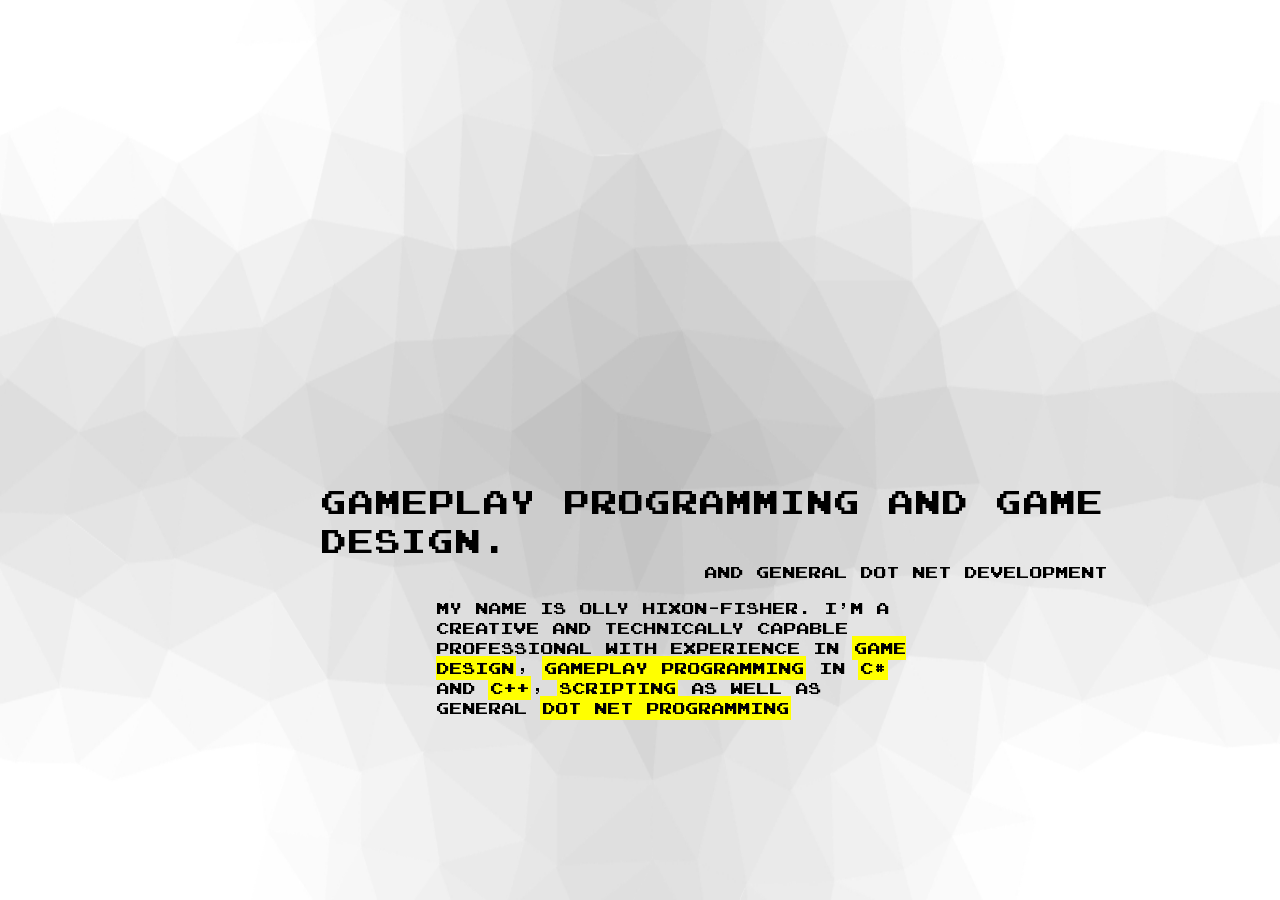
==== index.html @ 49c54ff2 "Add files via upload" ====
<html xmlns="http://www.w3.org/1999/html">
<link rel="stylesheet" type="text/css" href="style.css">
<link href="https://fonts.googleapis.com/css2?family=Titillium+Web:wght@900&display=swap" rel="stylesheet">
<link href="https://fonts.googleapis.com/css2?family=Titillium+Web:wght@200;900&display=swap" rel="stylesheet">
<link href="https://fonts.googleapis.com/css2?family=Titillium+Web:wght@200;600;900&display=swap" rel="stylesheet">
<script>


var PausedSlideShow = false;
var CurrentID = 0;




function ChangeSlideShow()
{
if(!PausedSlideShow){

      ClearSlideShow();
	  document.getElementById(slideId[CurrentID]).style.display = "block";	
	 ActiveDiv = document.getElementById(slideId[CurrentID]);
	 GameDetailsDiv = document.getElementById("GameDetails");
	
	
	
	
	  if(CurrentID + 1 == slideId.length)
	  {
	 CurrentID = 0;
	  }else{
	   
	  CurrentID++;
	  	
	  }
}


}



var AllGames = [];


var Game = {Title:"Mine rush",
Engine:"Unreal engine", 
Desc:"Mine rush was developed over the course of one accademic year as part of the junior component of the junior/senior collaberative games module at staffordshire university."+
" "+ 
"The game is a side on couch co-op game for up to 4 players, whom each take the role of a gold rush era america style prospector ",
img1name:"Background4_1.png",
img2name:"",
MyRole:" my role",
DownloadLink:"link"};

var Game1 = {Title:"A study in secrecy",
Engine:"Unreal engine",
Desc:"white",
MyRole:" my role",
DownloadLink:"link"};

var Game2 = {Title:"Tanks A lot",
Engine:"Unreal engine", 
Desc:"Tanks-A-Lot is a party game in which the players control small cartoon-style tanks in various gamemodes including Capture the Flag, Deathmatch, and others. "+
"This project was completed over a small two week prototyping period and then a seven week stretch for finalisation.",
MyRole:" my role",
DownloadLink:"link"};

var Game3 = {Title:"turn based prototype",
Engine:"Unity", 
Desc:"white",
MyRole:" my role",
DownloadLink:"link"};

var Game4 = {Title:"Mobile roguelike prototype",
Engine:"Unity", 
Desc:"white",
MyRole:" my role",
DownloadLink:"link"};

	AllGames.push(Game);
	AllGames.push(Game1);
		AllGames.push(Game3);
	AllGames.push(Game2);
	
	AllGames.push(Game4);
	
</script>

<div  id="BackGround1">
<img id="Backgroundimg" src="cool-background.png">
<div class="header">
	<div class="headerContent">
		<p id="title"> Gameplay programming and Game Design.</p>
	<p id="Subtitle">and general dot net development</p>

		<p id="IntroText">My name is Olly Hixon-Fisher. i'm a creative and technically capable professional with experience in <span id="GDesign">Game Design</span>, <span id="Gprogram">Gameplay programming</span> in <span id="csharp">c#</span> and <span id="cplus">c++</span>, <span id="script">Scripting</span> as well as general <span id="dotnet">dot net programming</span></p>
		</div>
</div>
	<div id="ContentBar">

	</div>
</div>

</div>
</html>
---- style.css ----
img#Backgroundimg{
	Width:100%;
	height:100%;
}
body{
	margin:0px;
}

.header{
top:50%;
bottom:50%;
position:absolute;
margin-left:25%;
}

p#IntroText{
width: 50%;
    padding-left: 116px;
    font-family: 'HeadingFont';
}
p#Subtitle{
font-family:HeadingFont;
margin-top:-30px;
margin-left:40%;
}
p#title{
font-family:HeadingFont;
font-size:32px;
width:100%;
}
@font-face {
  font-family: HeadingFont;
  src: url(joystix.ttf);
  font-weight: bold;
}
@font-face {
  font-family: subHeadingFont;
  src: url(joystix.ttf);
  
}
span{
padding:2px
}

span#GDesign {
    background: yellow;
}
span#Gprogram {
    background: yellow;
}
span#csharp {
    background: yellow;
}
span#cplus {
    background: yellow;
}
span#script{
background:yellow;
}
span#dotnet{
background:yellow;
}
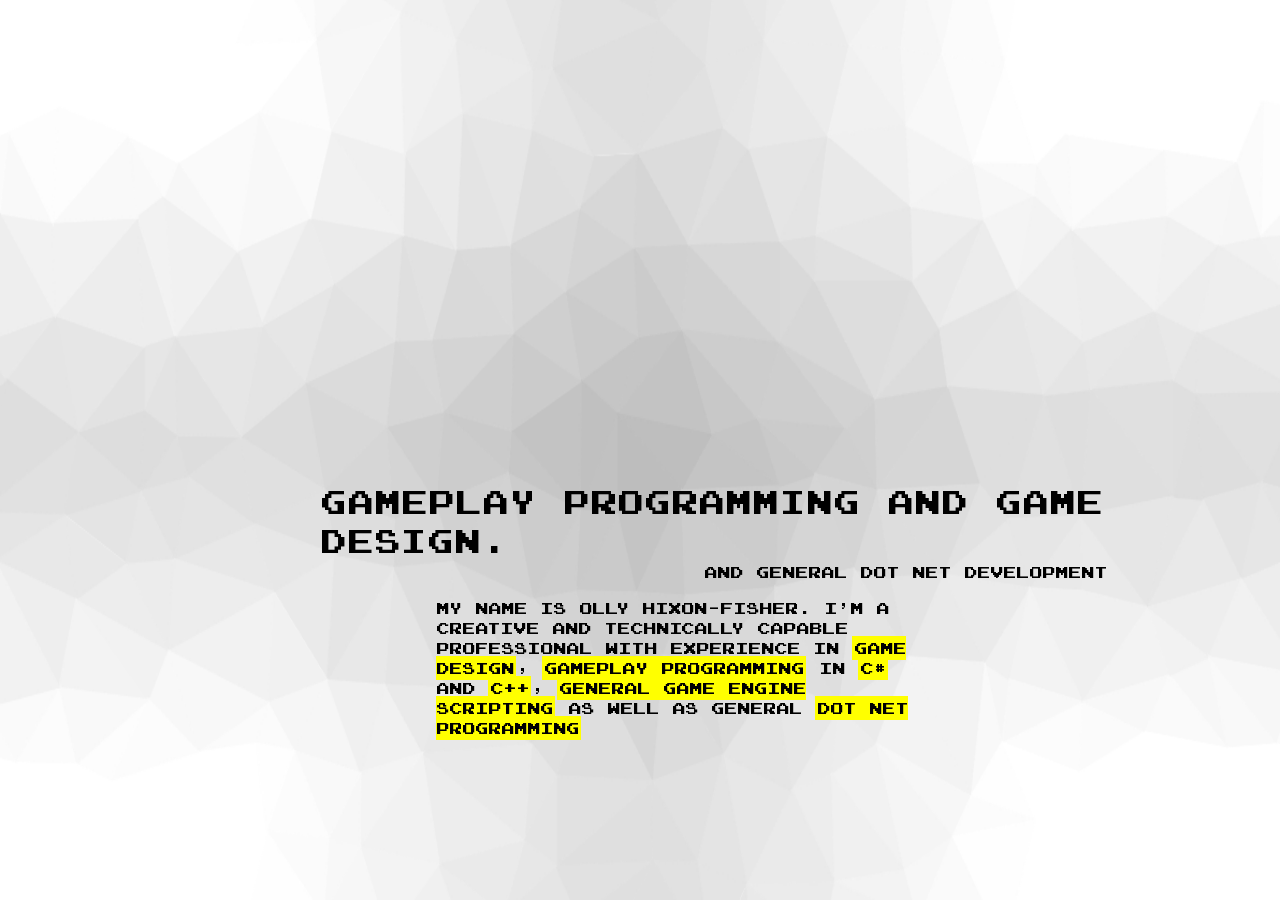
==== commit 8790fa92: "Update index.html" ====
--- a/index.html
+++ b/index.html
@@ -93,7 +93,7 @@
 		<p id="title"> Gameplay programming and Game Design.</p>
 	<p id="Subtitle">and general dot net development</p>
 
-		<p id="IntroText">My name is Olly Hixon-Fisher. i'm a creative and technically capable professional with experience in <span id="GDesign">Game Design</span>, <span id="Gprogram">Gameplay programming</span> in <span id="csharp">c#</span> and <span id="cplus">c++</span>, <span id="script">Scripting</span> as well as general <span id="dotnet">dot net programming</span></p>
+		<p id="IntroText">My name is Olly Hixon-Fisher. i'm a creative and technically capable professional with experience in <span id="GDesign">Game Design</span>, <span id="Gprogram">Gameplay programming</span> in <span id="csharp">c#</span> and <span id="cplus">c++</span>, <span id="script">general game engine scripting</span> as well as general <span id="dotnet">dot net programming</span></p>
 		</div>
 </div>
 	<div id="ContentBar">
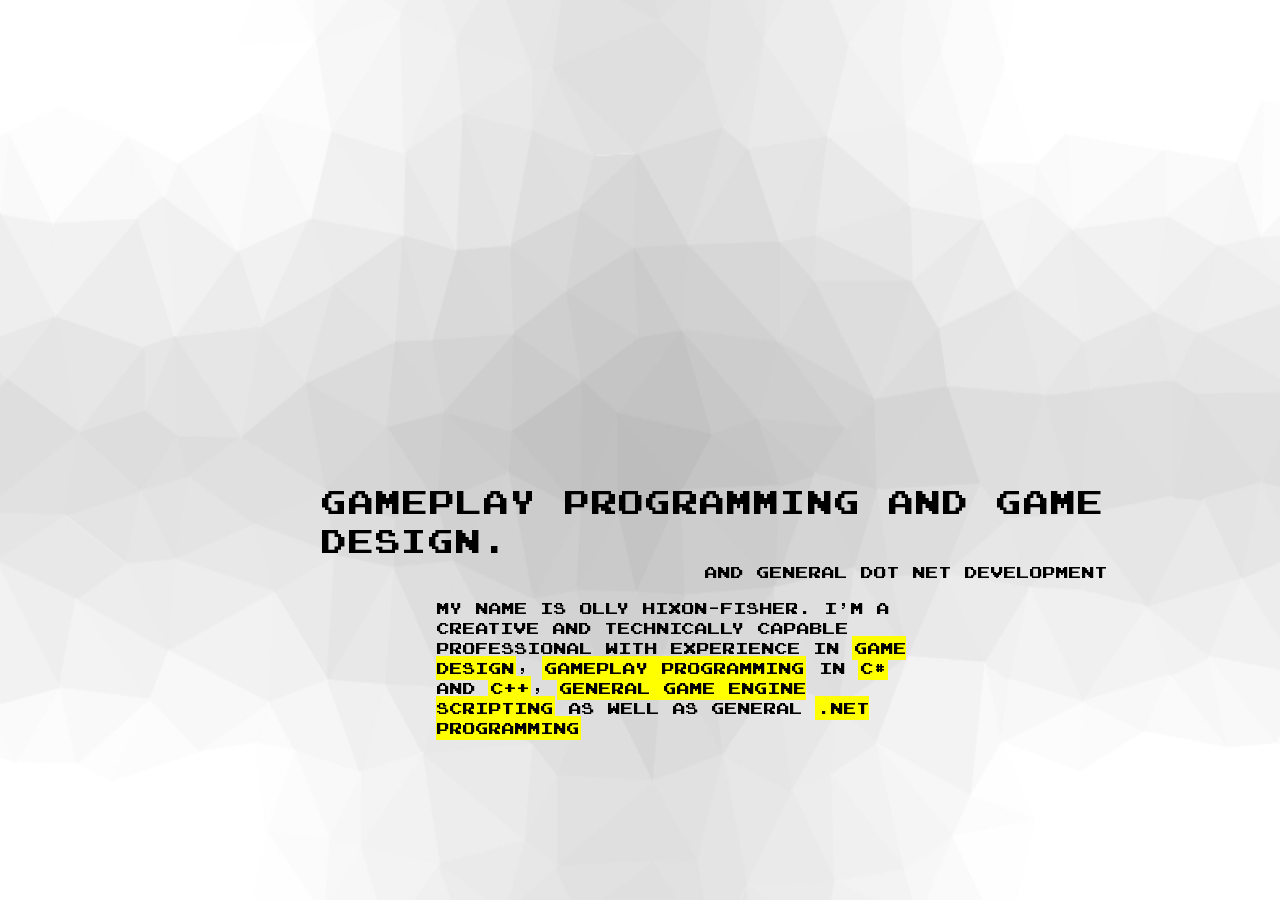
==== commit b9d54163: "Update index.html" ====
--- a/index.html
+++ b/index.html
@@ -93,7 +93,7 @@
 		<p id="title"> Gameplay programming and Game Design.</p>
 	<p id="Subtitle">and general dot net development</p>
 
-		<p id="IntroText">My name is Olly Hixon-Fisher. i'm a creative and technically capable professional with experience in <span id="GDesign">Game Design</span>, <span id="Gprogram">Gameplay programming</span> in <span id="csharp">c#</span> and <span id="cplus">c++</span>, <span id="script">general game engine scripting</span> as well as general <span id="dotnet">dot net programming</span></p>
+		<p id="IntroText">My name is Olly Hixon-Fisher. i'm a creative and technically capable professional with experience in <span id="GDesign">Game Design</span>, <span id="Gprogram">Gameplay programming</span> in <span id="csharp">c#</span> and <span id="cplus">c++</span>, <span id="script">general game engine scripting</span> as well as general <span id="dotnet">.net programming</span></p>
 		</div>
 </div>
 	<div id="ContentBar">
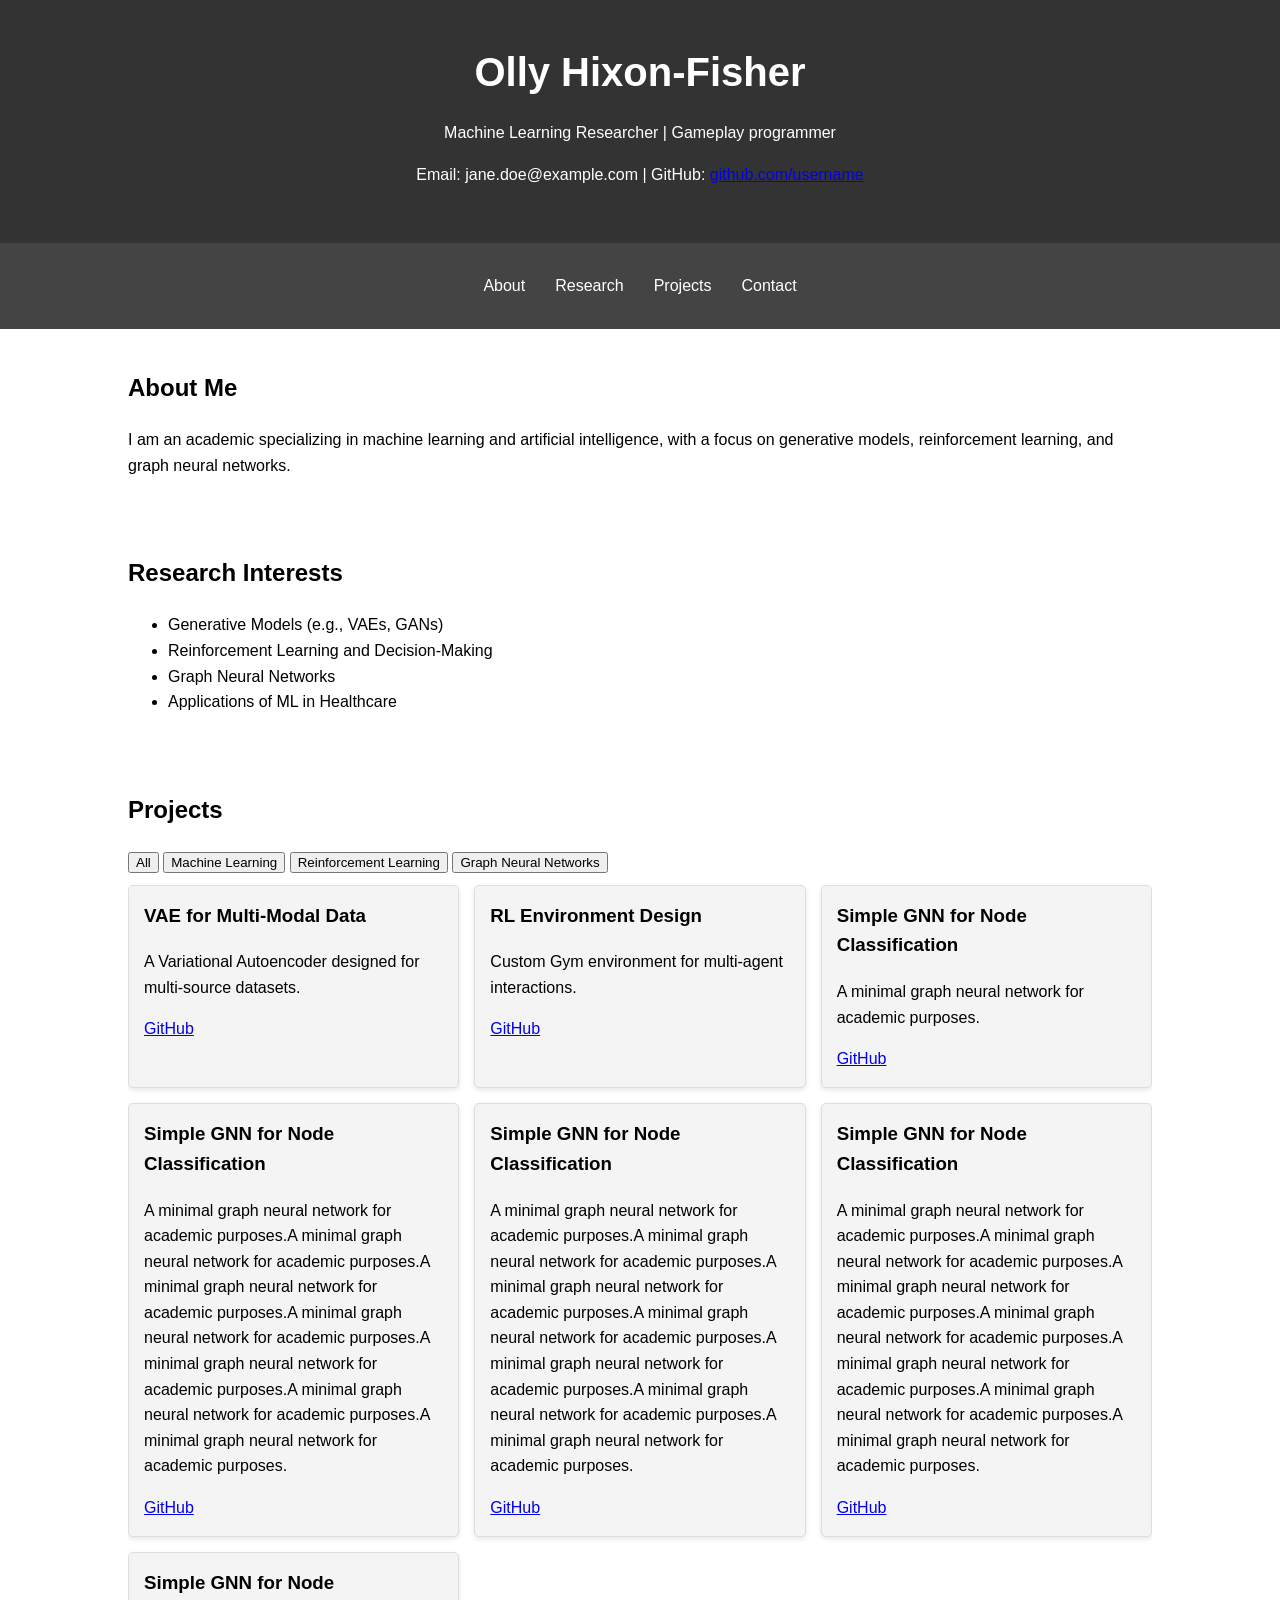
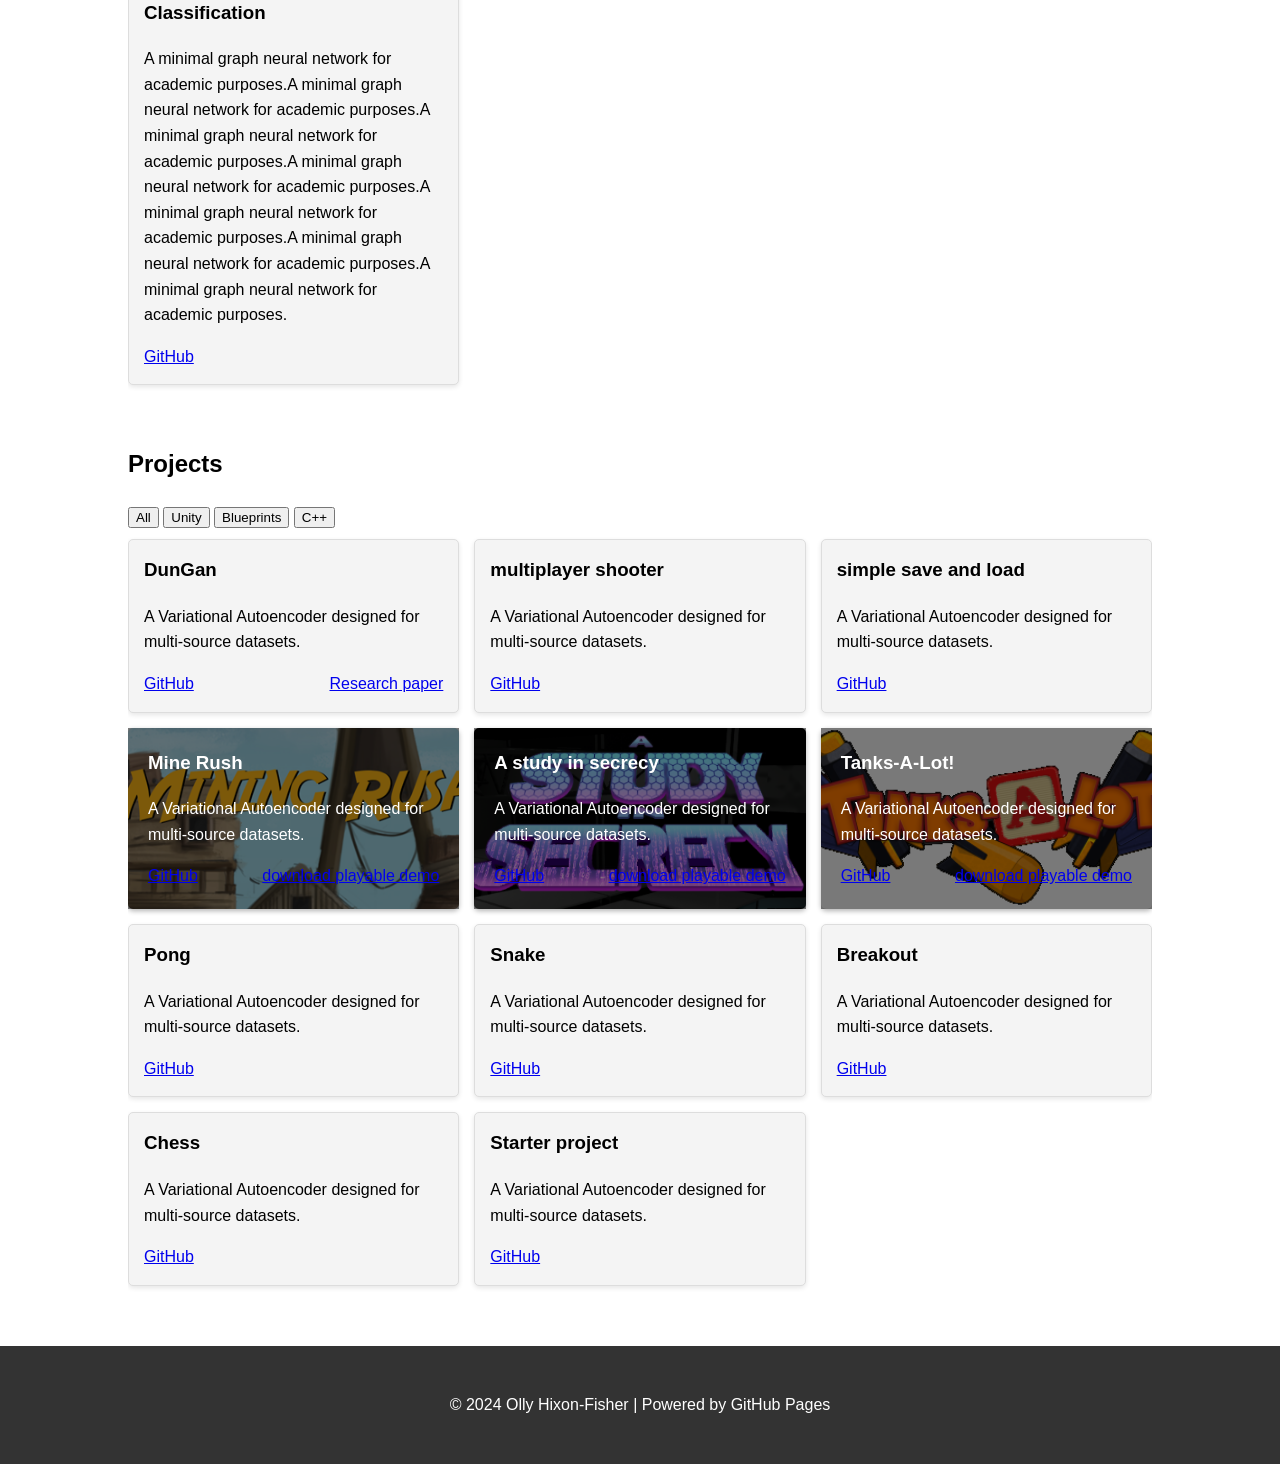
==== commit 7b68ae06: "changes changes" ====
--- a/index.html
+++ b/index.html
@@ -1,105 +1,232 @@
-<html xmlns="http://www.w3.org/1999/html">
-<link rel="stylesheet" type="text/css" href="style.css">
-<link href="https://fonts.googleapis.com/css2?family=Titillium+Web:wght@900&display=swap" rel="stylesheet">
-<link href="https://fonts.googleapis.com/css2?family=Titillium+Web:wght@200;900&display=swap" rel="stylesheet">
-<link href="https://fonts.googleapis.com/css2?family=Titillium+Web:wght@200;600;900&display=swap" rel="stylesheet">
+<!DOCTYPE html>
+<html lang="en">
+<head>
+    <meta charset="UTF-8">
+    <meta name="viewport" content="width=device-width, initial-scale=1.0">
+    <title>Academic Portfolio</title>
+    <link rel="stylesheet" href="style.css">
+</head>
 <script>
-
-
-var PausedSlideShow = false;
-var CurrentID = 0;
-
-
-
-
-function ChangeSlideShow()
-{
-if(!PausedSlideShow){
-
-      ClearSlideShow();
-	  document.getElementById(slideId[CurrentID]).style.display = "block";	
-	 ActiveDiv = document.getElementById(slideId[CurrentID]);
-	 GameDetailsDiv = document.getElementById("GameDetails");
+document.addEventListener('DOMContentLoaded', () => {
+    const buttons = document.querySelectorAll('.filters-projects button');
+    const projects = document.querySelectorAll('.project-item');
+
+    buttons.forEach(button => {
+        button.addEventListener('click', () => {
+            const filter = button.dataset.filter;
+
+            projects.forEach(project => {
+                 if (filter === 'all' || project.classList.contains(filter)) {
+                    project.classList.remove('hidden');
+                } else {
+                    project.classList.add('hidden');
+                }
+            });
+        });
+    });
+});
+document.addEventListener('DOMContentLoaded', () => {
+    const buttons = document.querySelectorAll('.filters-games button');
+    const projects = document.querySelectorAll('.project-games-item');
+
+    buttons.forEach(button => {
+        button.addEventListener('click', () => {
+            const filter = button.dataset.filter;
+
+            projects.forEach(project => {
+                if (filter === 'all' || project.classList.contains(filter)) {
+                    project.classList.remove('hidden');
+                } else {
+                    project.classList.add('hidden');
+                }
+            });
+        });
+    });
+});
+
+
+</script>
+<body>
+    <header>
+        <div class="container">
+            <h1>Olly Hixon-Fisher</h1>
+            <p>Machine Learning Researcher | Gameplay programmer</p>
+  
+            <p>Email: jane.doe@example.com | GitHub: <a href="https://github.com/username" target="_blank">github.com/username</a></p>
+            <p></p>
+        </div>
+    </header>
+
+    <nav>
+        <div class="container">
+            <ul>
+                <li><a href="#about">About</a></li>
+                <li><a href="#research">Research</a></li>
+                <li><a href="#projects">Projects</a></li>
+                <li><a href="#contact">Contact</a></li>
+            </ul>
+        </div>
+    </nav>
+
+    <main>
+        <section id="about" class="container">
+            <h2>About Me</h2>
+            <p>
+                I am an academic specializing in machine learning and artificial intelligence, 
+                with a focus on generative models, reinforcement learning, and graph neural networks.
+            </p>
+        </section>
+
+        <section id="research" class="container">
+            <h2>Research Interests</h2>
+            <ul>
+                <li>Generative Models (e.g., VAEs, GANs)</li>
+                <li>Reinforcement Learning and Decision-Making</li>
+                <li>Graph Neural Networks</li>
+                <li>Applications of ML in Healthcare</li>
+            </ul>
+        </section>
+
+        <section id="projects" class="container">
+            <h2>Projects</h2>
+            <div class="filters-projects">
+                <button data-filter="all">All</button>
+                <button data-filter="ml">Machine Learning</button>
+                <button data-filter="rl">Reinforcement Learning</button>
+                <button data-filter="gnn">Graph Neural Networks</button>
+            </div>
+            <div class="project-list">
+                <div class="project-item ml">
+                    <h3>VAE for Multi-Modal Data</h3>
+                    <p>A Variational Autoencoder designed for multi-source datasets.</p>
+                    <a href="https://github.com/username/vae-project" target="_blank">GitHub</a>
+                </div>
+                <div class="project-item rl">
+                    <h3>RL Environment Design</h3>
+                    <p>Custom Gym environment for multi-agent interactions.</p>
+                    <a href="https://github.com/username/rl-env" target="_blank">GitHub</a>
+                </div>
+                <div class="project-item gnn">
+                    <h3>Simple GNN for Node Classification</h3>
+                    <p>A minimal graph neural network for academic purposes.</p>
+                    <a href="https://github.com/username/gnn-project" target="_blank">GitHub</a>
+                </div>
+		<div class="project-item gnn">
+                    <h3>Simple GNN for Node Classification</h3>
+                    <p>A minimal graph neural network for academic purposes.A minimal graph neural network for academic purposes.A minimal graph neural network for academic purposes.A minimal graph neural network for academic purposes.A minimal graph neural network for academic purposes.A minimal graph neural network for academic purposes.A minimal graph neural network for academic purposes.</p>
+                    <a href="https://github.com/username/gnn-project" target="_blank">GitHub</a>
+                </div>
+		<div class="project-item gnn">
+                    <h3>Simple GNN for Node Classification</h3>
+                    <p>A minimal graph neural network for academic purposes.A minimal graph neural network for academic purposes.A minimal graph neural network for academic purposes.A minimal graph neural network for academic purposes.A minimal graph neural network for academic purposes.A minimal graph neural network for academic purposes.A minimal graph neural network for academic purposes.</p>
+                    <a href="https://github.com/username/gnn-project" target="_blank">GitHub</a>
+                </div>
+<div class="project-item gnn">
+                    <h3>Simple GNN for Node Classification</h3>
+                    <p>A minimal graph neural network for academic purposes.A minimal graph neural network for academic purposes.A minimal graph neural network for academic purposes.A minimal graph neural network for academic purposes.A minimal graph neural network for academic purposes.A minimal graph neural network for academic purposes.A minimal graph neural network for academic purposes.</p>
+                    <a href="https://github.com/username/gnn-project" target="_blank">GitHub</a>
+                </div>
+<div class="project-item gnn">
+                    <h3>Simple GNN for Node Classification</h3>
+                    <p>A minimal graph neural network for academic purposes.A minimal graph neural network for academic purposes.A minimal graph neural network for academic purposes.A minimal graph neural network for academic purposes.A minimal graph neural network for academic purposes.A minimal graph neural network for academic purposes.A minimal graph neural network for academic purposes.</p>
+                    <a href="https://github.com/username/gnn-project" target="_blank">GitHub</a>
+                </div>
+
+                <!-- Add more projects here -->
+            </div>
+        </section>
+
+      <section id="projects-games" class="container">
+            <h2>Projects</h2>
+            <div class="filters-games">
+                <button data-filter="all">All</button>
+                <button data-filter="unity">Unity</button>
+                <button data-filter="blueprints">Blueprints</button>
+                <button data-filter="c++">C++</button>
+            </div>
+            <div class="project-games-list">
+                <div class="project-games-item unity">
+                    <h3>DunGan</h3>
+                    <p>A Variational Autoencoder designed for multi-source datasets.</p>
+                    <a href="https://github.com/username/vae-project" target="_blank">GitHub</a>
+    <a style="float:right" href="https://github.com/username/vae-project" target="_blank">Research paper</a>
+
+                </div>
+		<div class="project-games-item unity">
+                    <h3>multiplayer shooter</h3>
+                    <p>A Variational Autoencoder designed for multi-source datasets.</p>
+                    <a href="https://github.com/username/vae-project" target="_blank">GitHub</a>
+                </div>
+		<div class="project-games-item unity">
+                    <h3>simple save and load</h3>
+                    <p>A Variational Autoencoder designed for multi-source datasets.</p>
+                    <a href="https://github.com/username/vae-project" target="_blank">GitHub</a>
+                </div>
 	
-	
-	
-	
-	  if(CurrentID + 1 == slideId.length)
-	  {
-	 CurrentID = 0;
-	  }else{
-	   
-	  CurrentID++;
-	  	
-	  }
-}
-
-
-}
-
-
-
-var AllGames = [];
-
-
-var Game = {Title:"Mine rush",
-Engine:"Unreal engine", 
-Desc:"Mine rush was developed over the course of one accademic year as part of the junior component of the junior/senior collaberative games module at staffordshire university."+
-" "+ 
-"The game is a side on couch co-op game for up to 4 players, whom each take the role of a gold rush era america style prospector ",
-img1name:"Background4_1.png",
-img2name:"",
-MyRole:" my role",
-DownloadLink:"link"};
-
-var Game1 = {Title:"A study in secrecy",
-Engine:"Unreal engine",
-Desc:"white",
-MyRole:" my role",
-DownloadLink:"link"};
-
-var Game2 = {Title:"Tanks A lot",
-Engine:"Unreal engine", 
-Desc:"Tanks-A-Lot is a party game in which the players control small cartoon-style tanks in various gamemodes including Capture the Flag, Deathmatch, and others. "+
-"This project was completed over a small two week prototyping period and then a seven week stretch for finalisation.",
-MyRole:" my role",
-DownloadLink:"link"};
-
-var Game3 = {Title:"turn based prototype",
-Engine:"Unity", 
-Desc:"white",
-MyRole:" my role",
-DownloadLink:"link"};
-
-var Game4 = {Title:"Mobile roguelike prototype",
-Engine:"Unity", 
-Desc:"white",
-MyRole:" my role",
-DownloadLink:"link"};
-
-	AllGames.push(Game);
-	AllGames.push(Game1);
-		AllGames.push(Game3);
-	AllGames.push(Game2);
-	
-	AllGames.push(Game4);
-	
-</script>
-
-<div  id="BackGround1">
-<img id="Backgroundimg" src="cool-background.png">
-<div class="header">
-	<div class="headerContent">
-		<p id="title"> Gameplay programming and Game Design.</p>
-	<p id="Subtitle">and general dot net development</p>
-
-		<p id="IntroText">My name is Olly Hixon-Fisher. i'm a creative and technically capable professional with experience in <span id="GDesign">Game Design</span>, <span id="Gprogram">Gameplay programming</span> in <span id="csharp">c#</span> and <span id="cplus">c++</span>, <span id="script">general game engine scripting</span> as well as general <span id="dotnet">.net programming</span></p>
-		</div>
-</div>
-	<div id="ContentBar">
-
-	</div>
-</div>
-
-</div>
-</html>
+              	 <div class="project-games-item blueprints project-bg-mr">
+                    <h3>Mine Rush</h3>
+                    <p>A Variational Autoencoder designed for multi-source datasets.</p>
+                    <a href="https://github.com/username/vae-project" target="_blank">GitHub</a>
+		    <a style="float:right" href="https://github.com/username/vae-project" target="_blank">download playable demo</a>
+
+                </div>
+ <div class="project-games-item blueprints project-bg-ss">
+                    <h3>A study in secrecy</h3>
+                    <p>A Variational Autoencoder designed for multi-source datasets.</p>
+                    <a href="https://github.com/username/vae-project" target="_blank">GitHub</a>
+    		    <a style="float:right" href="https://github.com/username/vae-project" target="_blank">download playable demo</a>
+
+                </div>
+
+ <div class="project-games-item blueprints project-bg-tnk">
+                    <h3>Tanks-A-Lot!</h3>
+                    <p>A Variational Autoencoder designed for multi-source datasets.</p>
+                    <a href="https://github.com/username/vae-project" target="_blank">GitHub</a>
+		    <a style="float:right" href="https://github.com/username/vae-project" target="_blank">download playable demo</a>
+
+                </div>
+ <div class="project-games-item c++">
+                    <h3>Pong</h3>
+                    <p>A Variational Autoencoder designed for multi-source datasets.</p>
+                    <a href="https://github.com/username/vae-project" target="_blank">GitHub</a>
+                </div>
+ <div class="project-games-item c++">
+                    <h3>Snake</h3>
+                    <p>A Variational Autoencoder designed for multi-source datasets.</p>
+                    <a href="https://github.com/username/vae-project" target="_blank">GitHub</a>
+                </div>
+ <div class="project-games-item c++">
+                    <h3>Breakout</h3>
+                    <p>A Variational Autoencoder designed for multi-source datasets.</p>
+                    <a href="https://github.com/username/vae-project" target="_blank">GitHub</a>
+                </div>
+ <div class="project-games-item c++">
+                    <h3>Chess</h3>
+                    <p>A Variational Autoencoder designed for multi-source datasets.</p>
+                    <a href="https://github.com/username/vae-project" target="_blank">GitHub</a>
+                </div>
+ <div class="project-games-item c++">
+                    <h3>Starter project</h3>
+                    <p>A Variational Autoencoder designed for multi-source datasets.</p>
+                    <a href="https://github.com/username/vae-project" target="_blank">GitHub</a>
+                </div>
+
+
+                <!-- Add more projects here -->
+            </div>
+        </section>
+
+        <section id="contact" class="container">
+          
+     
+        </section>
+    </main>
+
+    <footer>
+        <div class="container">
+            <p>&copy; 2024 Olly Hixon-Fisher | Powered by GitHub Pages</p>
+        </div>
+    </footer>
+    
+</body>
+</html>
--- a/style.css
+++ b/style.css
@@ -1,65 +1,212 @@
-
-
-
-img#Backgroundimg{
-	Width:100%;
-	height:100%;
-}
-body{
-	margin:0px;
-}
-
-.header{
-top:50%;
-bottom:50%;
-position:absolute;
-margin-left:25%;
-}
-
-p#IntroText{
-width: 50%;
-    padding-left: 116px;
-    font-family: 'HeadingFont';
-}
-p#Subtitle{
-font-family:HeadingFont;
-margin-top:-30px;
-margin-left:40%;
-}
-p#title{
-font-family:HeadingFont;
-font-size:32px;
-width:100%;
-}
-@font-face {
-  font-family: HeadingFont;
-  src: url(joystix.ttf);
-  font-weight: bold;
-}
-@font-face {
-  font-family: subHeadingFont;
-  src: url(joystix.ttf);
-  
-}
-span{
-padding:2px
-}
-
-span#GDesign {
-    background: yellow;
-}
-span#Gprogram {
-    background: yellow;
-}
-span#csharp {
-    background: yellow;
-}
-span#cplus {
-    background: yellow;
-}
-span#script{
-background:yellow;
-}
-span#dotnet{
-background:yellow;
-}
+body {
+    font-family: Arial, sans-serif;
+    margin: 0;
+    line-height: 1.6;
+}
+
+header {
+    background: #333;
+    color: #fff;
+    padding: 20px 0;
+    text-align: center;
+}
+
+header h1 {
+    margin: 0;
+    font-size: 2.5rem;
+}
+
+nav {
+    background: #444;
+    color: #fff;
+    padding: 10px 0;
+}
+
+nav ul {
+    list-style: none;
+    display: flex;
+    justify-content: center;
+    margin: 0;
+    padding: 0;
+}
+
+nav ul li {
+    margin: 0 15px;
+}
+
+nav ul li a {
+    color: #fff;
+    text-decoration: none;
+}
+
+.container {
+    width: 80%;
+    margin: auto;
+    overflow: hidden;
+    padding: 20px 0;
+}
+
+section {
+    margin: 20px 0;
+}
+
+.filters {
+    margin: 10px 0;
+}
+.filters-projects {
+    margin: 10px 0;
+}
+.filters-games {
+    margin: 10px 0;
+}
+
+
+.filters button {
+    margin: 0 5px;
+    padding: 5px 10px;
+    cursor: pointer;
+}
+
+.project-list {
+    display: grid;
+    grid-template-columns: repeat(auto-fit, minmax(300px, 1fr));
+    gap: 15px;
+    min-height: 500px;
+}
+
+.project-item {
+    background: #f4f4f4;
+    padding: 15px;
+    border: 1px solid #ddd;
+    border-radius: 5px;
+    box-shadow: 0 2px 5px rgba(0, 0, 0, 0.1);
+    transition: opacity 0.3s ease, transform 0.3s ease;
+    opacity: 1;
+    transform: scale(1);
+}
+
+.project-item h3 {
+    margin-top: 0;
+}
+
+
+.project-games-list {
+    display: grid;
+    grid-template-columns: repeat(auto-fit, minmax(300px, 1fr));
+    gap: 15px;
+    min-height: 500px;
+}
+
+.project-games-item {
+    background: #f4f4f4;
+    padding: 15px;
+    border: 1px solid #ddd;
+    border-radius: 5px;
+    box-shadow: 0 2px 5px rgba(0, 0, 0, 0.1);
+    transition: opacity 0.3s ease, transform 0.3s ease;
+    opacity: 1;
+    transform: scale(1);
+}
+
+.project-games-item h3 {
+    margin-top: 0;
+}
+.project-item.hidden {
+    opacity: 0;
+    transform: scale(0.95);
+    pointer-events: none;
+}
+.project-games-item.hidden {
+    opacity: 0;
+    transform: scale(0.95);
+    pointer-events: none;
+}
+
+footer {
+    background: #333;
+    color: #fff;
+    text-align: center;
+    padding: 10px 0;
+}
+
+
+
+
+.project-bg-ss {
+    background-image: url('sslogo.png'); /* Replace with the actual path to your image */
+    background-size: cover; /* Ensures the image covers the entire div */
+    background-position: center; /* Centers the image */
+    background-repeat: no-repeat; /* Prevents tiling */
+    color: #fff; /* Adjust text color for contrast */
+    padding: 20px; /* Add padding to ensure text is readable */
+    border: none; /* Remove border to make it seamless */
+    box-shadow: 0 2px 5px rgba(0, 0, 0, 0.3); /* Optional shadow for depth */
+}
+.project-bg-ss::before {
+    content: '';
+    position: absolute;
+    top: 0;
+    left: 0;
+    width: 100%;
+    height: 100%;
+    background-color: rgba(0, 0, 0, 0.5); /* Black overlay with 50% transparency */
+    z-index: 1;
+}
+.project-bg-ss h3, .project-bg-ss p, .project-bg-ss a {
+    position: relative;
+    z-index: 2; /* Ensures text is above the overlay */
+}
+
+
+.project-bg-mr {
+    background-image: url('EdSplash.bmp'); /* Replace with the actual path to your image */
+    background-size: cover; /* Ensures the image covers the entire div */
+    background-position: center; /* Centers the image */
+    background-repeat: no-repeat; /* Prevents tiling */
+    color: #fff; /* Adjust text color for contrast */
+    padding: 20px; /* Add padding to ensure text is readable */
+    border: none; /* Remove border to make it seamless */
+    box-shadow: 0 2px 5px rgba(0, 0, 0, 0.3); /* Optional shadow for depth */
+}
+.project-bg-mr::before {
+    content: '';
+    position: absolute;
+    top: 0;
+    left: 0;
+    width: 100%;
+    height: 100%;
+    background-color: rgba(0, 0, 0, 0.5); /* Black overlay with 50% transparency */
+    z-index: 1;
+}
+.project-bg-mr h3, .project-bg-mr p, .project-bg-mr a {
+    position: relative;
+    z-index: 2; /* Ensures text is above the overlay */
+}
+
+
+.project-bg-tnk {
+    background-image: url('Tanks.png'); /* Replace with the actual path to your image */
+    background-size: cover; /* Ensures the image covers the entire div */
+    background-position: center; /* Centers the image */
+    background-repeat: no-repeat; /* Prevents tiling */
+    color: #fff; /* Adjust text color for contrast */
+    padding: 20px; /* Add padding to ensure text is readable */
+    border: none; /* Remove border to make it seamless */
+    box-shadow: 0 2px 5px rgba(0, 0, 0, 0.3); /* Optional shadow for depth */
+}
+.project-bg-tnk::before {
+    content: '';
+    position: absolute;
+    top: 0;
+    left: 0;
+    width: 100%;
+    height: 100%;
+    background-color: rgba(0, 0, 0, 0.5); /* Black overlay with 50% transparency */
+    z-index: 1;
+}
+.project-bg-tnk h3, .project-bg-tnk p, .project-bg-tnk a {
+    position: relative;
+    z-index: 2; /* Ensures text is above the overlay */
+}
+
+
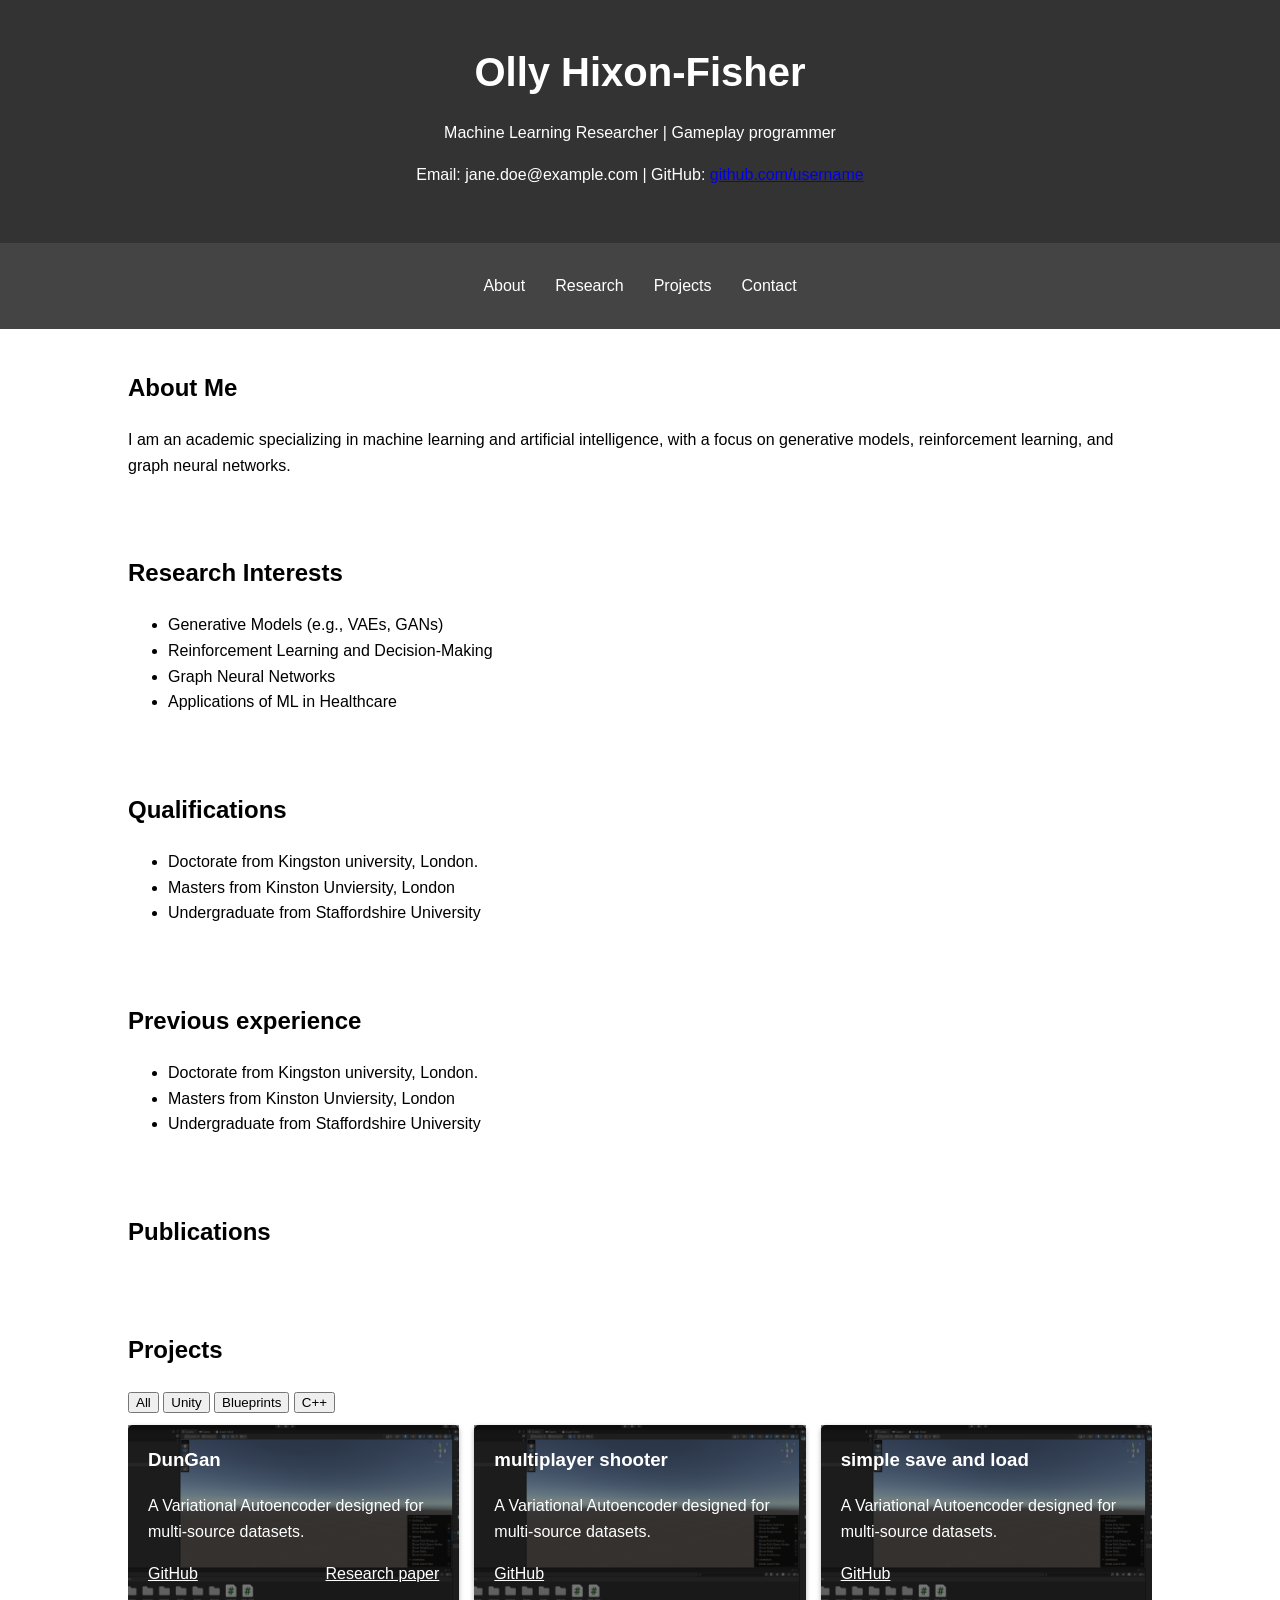
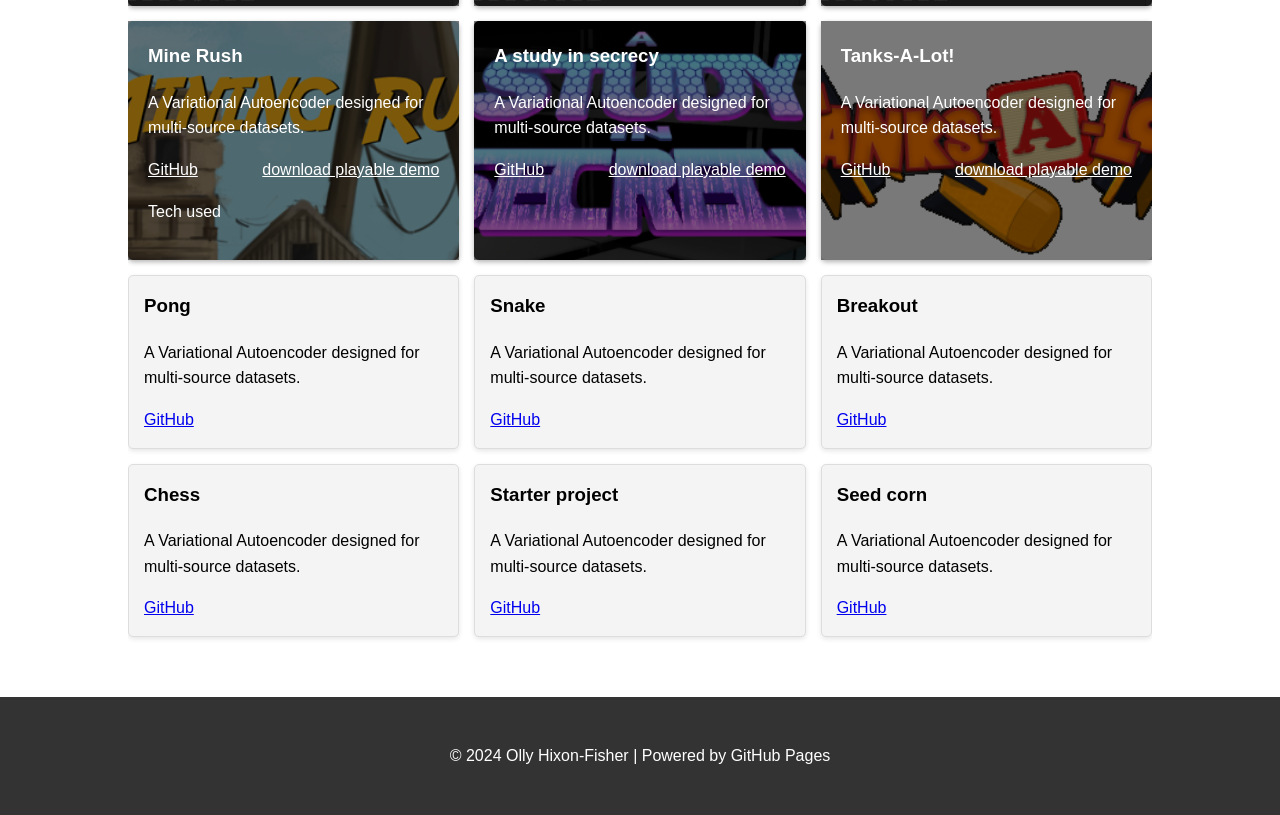
==== commit c916da98: ". ." ====
--- a/index.html
+++ b/index.html
@@ -77,7 +77,7 @@
             </p>
         </section>
 
-        <section id="research" class="container">
+        <section id="research" class="container hor">
             <h2>Research Interests</h2>
             <ul>
                 <li>Generative Models (e.g., VAEs, GANs)</li>
@@ -86,54 +86,33 @@
                 <li>Applications of ML in Healthcare</li>
             </ul>
         </section>
+    <section id="Qualifications" class="container hor">
+            <h2>Qualifications</h2>
+            <ul>
+                <li>Doctorate from Kingston university, London.</li>
+                <li>Masters from Kinston Unviersity, London</li>
+                <li>Undergraduate from Staffordshire University</li>
+              
+            </ul>
+        </section>
+ <section id="Qualifications" class="container hor" >
+            <h2>Previous experience</h2>
+            <ul>
+                <li>Doctorate from Kingston university, London.</li>
+                <li>Masters from Kinston Unviersity, London</li>
+                <li>Undergraduate from Staffordshire University</li>
+              
+            </ul>
+        </section>
+
+
 
         <section id="projects" class="container">
-            <h2>Projects</h2>
-            <div class="filters-projects">
-                <button data-filter="all">All</button>
-                <button data-filter="ml">Machine Learning</button>
-                <button data-filter="rl">Reinforcement Learning</button>
-                <button data-filter="gnn">Graph Neural Networks</button>
-            </div>
-            <div class="project-list">
-                <div class="project-item ml">
-                    <h3>VAE for Multi-Modal Data</h3>
-                    <p>A Variational Autoencoder designed for multi-source datasets.</p>
-                    <a href="https://github.com/username/vae-project" target="_blank">GitHub</a>
-                </div>
-                <div class="project-item rl">
-                    <h3>RL Environment Design</h3>
-                    <p>Custom Gym environment for multi-agent interactions.</p>
-                    <a href="https://github.com/username/rl-env" target="_blank">GitHub</a>
-                </div>
-                <div class="project-item gnn">
-                    <h3>Simple GNN for Node Classification</h3>
-                    <p>A minimal graph neural network for academic purposes.</p>
-                    <a href="https://github.com/username/gnn-project" target="_blank">GitHub</a>
-                </div>
-		<div class="project-item gnn">
-                    <h3>Simple GNN for Node Classification</h3>
-                    <p>A minimal graph neural network for academic purposes.A minimal graph neural network for academic purposes.A minimal graph neural network for academic purposes.A minimal graph neural network for academic purposes.A minimal graph neural network for academic purposes.A minimal graph neural network for academic purposes.A minimal graph neural network for academic purposes.</p>
-                    <a href="https://github.com/username/gnn-project" target="_blank">GitHub</a>
-                </div>
-		<div class="project-item gnn">
-                    <h3>Simple GNN for Node Classification</h3>
-                    <p>A minimal graph neural network for academic purposes.A minimal graph neural network for academic purposes.A minimal graph neural network for academic purposes.A minimal graph neural network for academic purposes.A minimal graph neural network for academic purposes.A minimal graph neural network for academic purposes.A minimal graph neural network for academic purposes.</p>
-                    <a href="https://github.com/username/gnn-project" target="_blank">GitHub</a>
-                </div>
-<div class="project-item gnn">
-                    <h3>Simple GNN for Node Classification</h3>
-                    <p>A minimal graph neural network for academic purposes.A minimal graph neural network for academic purposes.A minimal graph neural network for academic purposes.A minimal graph neural network for academic purposes.A minimal graph neural network for academic purposes.A minimal graph neural network for academic purposes.A minimal graph neural network for academic purposes.</p>
-                    <a href="https://github.com/username/gnn-project" target="_blank">GitHub</a>
-                </div>
-<div class="project-item gnn">
-                    <h3>Simple GNN for Node Classification</h3>
-                    <p>A minimal graph neural network for academic purposes.A minimal graph neural network for academic purposes.A minimal graph neural network for academic purposes.A minimal graph neural network for academic purposes.A minimal graph neural network for academic purposes.A minimal graph neural network for academic purposes.A minimal graph neural network for academic purposes.</p>
-                    <a href="https://github.com/username/gnn-project" target="_blank">GitHub</a>
-                </div>
+            <h2>Publications</h2>
+            
 
                 <!-- Add more projects here -->
-            </div>
+           
         </section>
 
       <section id="projects-games" class="container">
@@ -145,19 +124,19 @@
                 <button data-filter="c++">C++</button>
             </div>
             <div class="project-games-list">
-                <div class="project-games-item unity">
+                <div class="project-games-item unity project-bg-unity">
                     <h3>DunGan</h3>
                     <p>A Variational Autoencoder designed for multi-source datasets.</p>
                     <a href="https://github.com/username/vae-project" target="_blank">GitHub</a>
     <a style="float:right" href="https://github.com/username/vae-project" target="_blank">Research paper</a>
 
                 </div>
-		<div class="project-games-item unity">
+		<div class="project-games-item unity project-bg-unity">
                     <h3>multiplayer shooter</h3>
                     <p>A Variational Autoencoder designed for multi-source datasets.</p>
                     <a href="https://github.com/username/vae-project" target="_blank">GitHub</a>
                 </div>
-		<div class="project-games-item unity">
+		<div class="project-games-item unity project-bg-unity">
                     <h3>simple save and load</h3>
                     <p>A Variational Autoencoder designed for multi-source datasets.</p>
                     <a href="https://github.com/username/vae-project" target="_blank">GitHub</a>
@@ -168,6 +147,9 @@
                     <p>A Variational Autoencoder designed for multi-source datasets.</p>
                     <a href="https://github.com/username/vae-project" target="_blank">GitHub</a>
 		    <a style="float:right" href="https://github.com/username/vae-project" target="_blank">download playable demo</a>
+			<div>
+			<p>Tech used</p>
+			</div>
 
                 </div>
  <div class="project-games-item blueprints project-bg-ss">
@@ -210,6 +192,13 @@
                     <p>A Variational Autoencoder designed for multi-source datasets.</p>
                     <a href="https://github.com/username/vae-project" target="_blank">GitHub</a>
                 </div>
+
+<div class="project-games-item other">
+                    <h3>Seed corn</h3>
+                    <p>A Variational Autoencoder designed for multi-source datasets.</p>
+                    <a href="https://github.com/username/vae-project" target="_blank">GitHub</a>
+                </div>
+
 
 
                 <!-- Add more projects here -->
--- a/style.css
+++ b/style.css
@@ -154,6 +154,7 @@
 }
 .project-bg-ss h3, .project-bg-ss p, .project-bg-ss a {
     position: relative;
+color:white;
     z-index: 2; /* Ensures text is above the overlay */
 }
 
@@ -181,6 +182,7 @@
 .project-bg-mr h3, .project-bg-mr p, .project-bg-mr a {
     position: relative;
     z-index: 2; /* Ensures text is above the overlay */
+color:white;
 }
 
 
@@ -207,6 +209,67 @@
 .project-bg-tnk h3, .project-bg-tnk p, .project-bg-tnk a {
     position: relative;
     z-index: 2; /* Ensures text is above the overlay */
-}
-
-
+color:white;
+}
+
+
+.project-bg-unity {
+    background-image: url('unity_general.png'); /* Replace with the actual path to your image */
+    background-size: cover; /* Ensures the image covers the entire div */
+    background-position: center; /* Centers the image */
+    background-repeat: no-repeat; /* Prevents tiling */
+    color: #fff; /* Adjust text color for contrast */
+    padding: 20px; /* Add padding to ensure text is readable */
+    border: none; /* Remove border to make it seamless */
+    box-shadow: 0 2px 5px rgba(0, 0, 0, 0.3); /* Optional shadow for depth */
+}
+.project-bg-unity::before {
+    content: '';
+    position: absolute;
+    top: 0;
+    left: 0;
+    width: 100%;
+    height: 100%;
+    background-color: rgba(0, 0, 0, 0.5); /* Black overlay with 50% transparency */
+    z-index: 1;
+}
+.project-bg-unity h3, .project-bg-unity p, .project-bg-unity a {
+    position: relative;
+    z-index: 2; /* Ensures text is above the overlay */
+	color:white;
+}
+
+
+
+        /* Container for all sections */
+        .sections-container hor {
+            display: flex;
+            justify-content: space-between;
+            width: 100%;
+            padding: 20px;
+        }
+
+        /* Individual section styling */
+        .container hor{
+            flex: 1;
+            margin: 0 10px;
+            padding: 15px;
+            border: 1px solid #ddd;
+            border-radius: 5px;
+        }
+
+        /* Section header styling */
+        .container h2 hor {
+            border-bottom: 2px solid #333;
+            padding-bottom: 10px;
+            margin-bottom: 15px;
+        }
+
+        /* List styling */
+        .container ul hor {
+            list-style-type: none;
+        }
+
+        .container li hor {
+            margin-bottom: 10px;
+        }
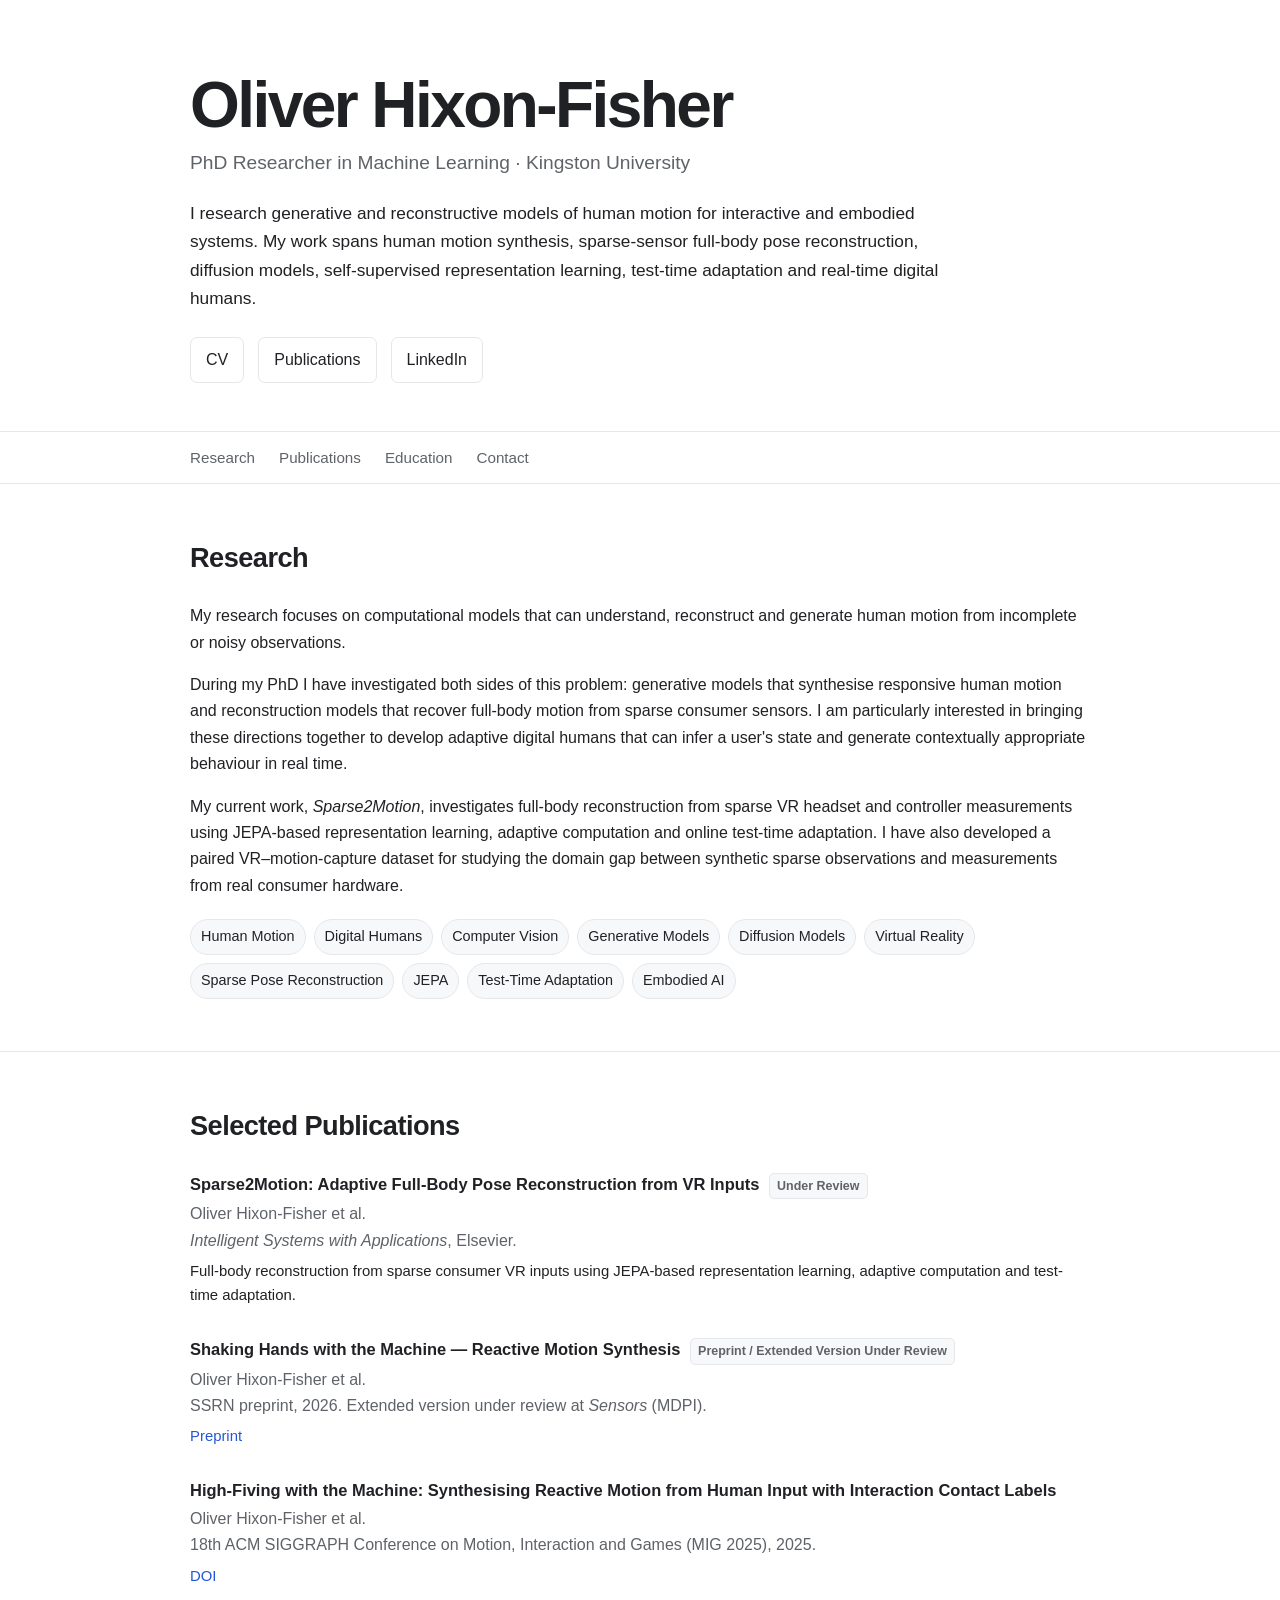
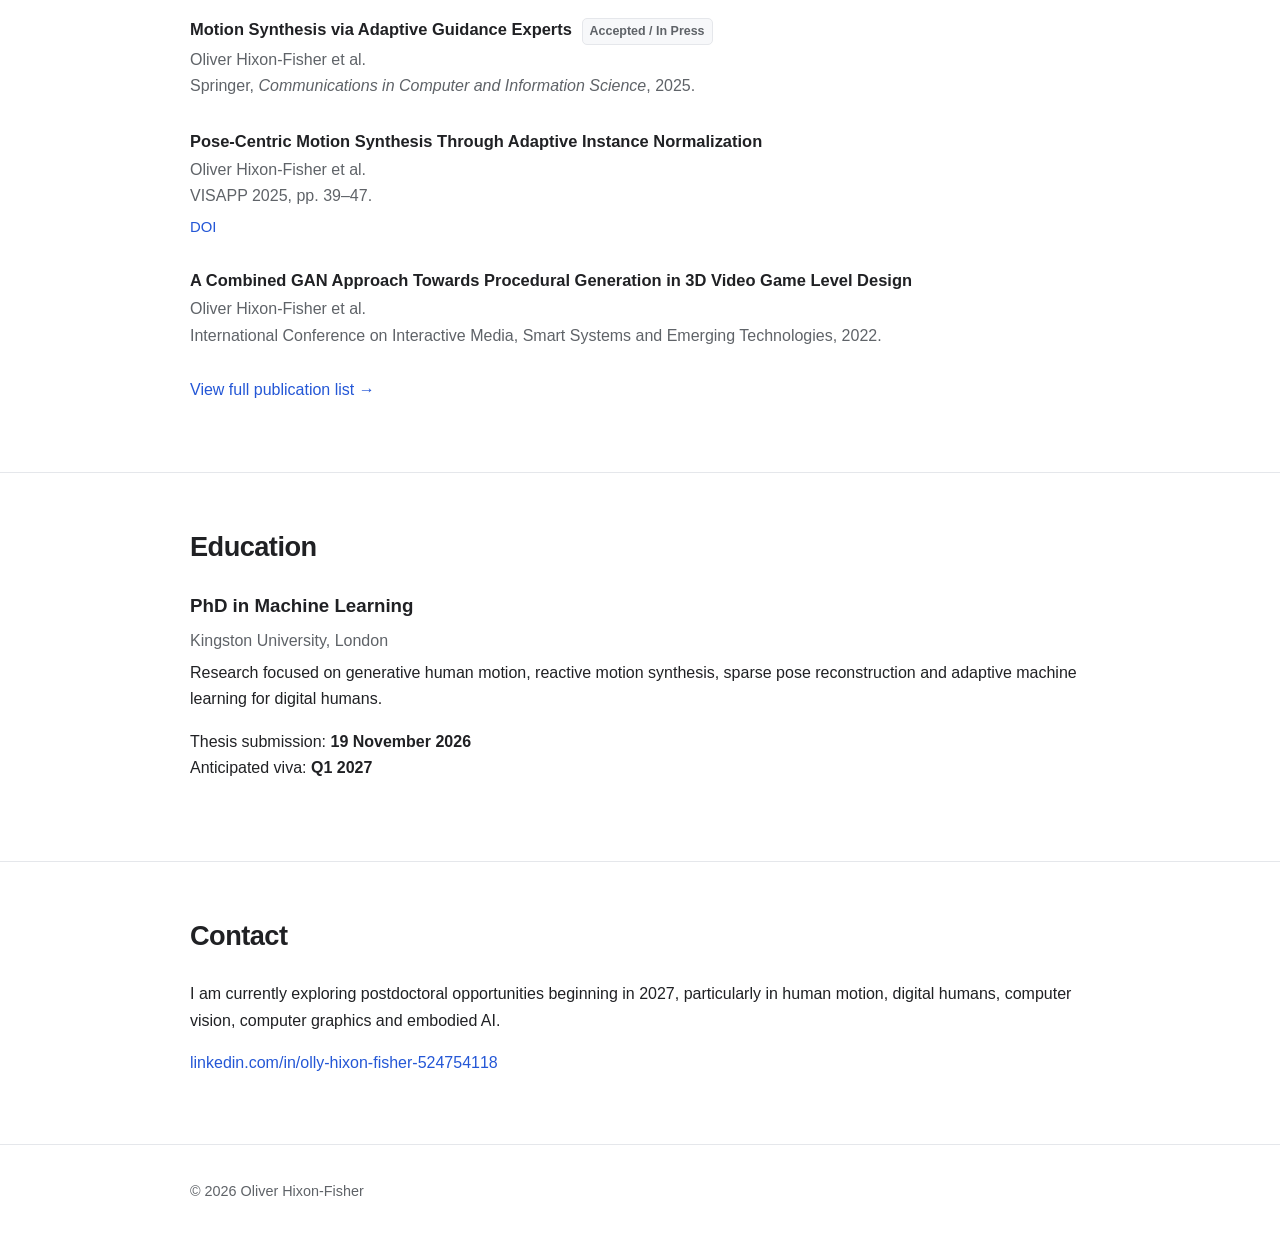
==== commit 7c025b20: "update update for post doc search" ====
--- a/index.html
+++ b/index.html
@@ -1,221 +1,536 @@
 <!DOCTYPE html>
 <html lang="en">
 <head>
-    <meta charset="UTF-8">
-    <meta name="viewport" content="width=device-width, initial-scale=1.0">
-    <title>Academic Portfolio</title>
-    <link rel="stylesheet" href="style.css">
+  <meta charset="UTF-8" />
+  <meta name="viewport" content="width=device-width, initial-scale=1.0" />
+
+  <title>Oliver Hixon-Fisher | Machine Learning Researcher</title>
+
+  <meta
+    name="description"
+    content="Oliver Hixon-Fisher — machine learning researcher working on human motion synthesis, sparse pose reconstruction, digital humans and embodied AI."
+  />
+
+  <style>
+    :root {
+      --bg: #ffffff;
+      --text: #202124;
+      --muted: #5f6368;
+      --border: #e5e7eb;
+      --accent: #2457d6;
+      --soft: #f7f8fa;
+      --max-width: 900px;
+    }
+
+    * {
+      box-sizing: border-box;
+    }
+
+    html {
+      scroll-behavior: smooth;
+    }
+
+    body {
+      margin: 0;
+      font-family:
+        -apple-system,
+        BlinkMacSystemFont,
+        "Segoe UI",
+        Roboto,
+        Helvetica,
+        Arial,
+        sans-serif;
+      background: var(--bg);
+      color: var(--text);
+      line-height: 1.65;
+    }
+
+    a {
+      color: var(--accent);
+      text-decoration: none;
+    }
+
+    a:hover {
+      text-decoration: underline;
+    }
+
+    .container {
+      width: min(92%, var(--max-width));
+      margin: 0 auto;
+    }
+
+    header {
+      padding: 72px 0 48px;
+      border-bottom: 1px solid var(--border);
+    }
+
+    h1 {
+      margin: 0 0 8px;
+      font-size: clamp(2.3rem, 7vw, 4rem);
+      letter-spacing: -0.04em;
+      line-height: 1.05;
+    }
+
+    .subtitle {
+      margin: 0 0 20px;
+      color: var(--muted);
+      font-size: 1.2rem;
+    }
+
+    .intro {
+      max-width: 750px;
+      font-size: 1.08rem;
+    }
+
+    .links {
+      display: flex;
+      flex-wrap: wrap;
+      gap: 14px;
+      margin-top: 24px;
+    }
+
+    .button {
+      display: inline-block;
+      padding: 9px 15px;
+      border: 1px solid var(--border);
+      border-radius: 7px;
+      font-weight: 500;
+      color: var(--text);
+      background: #fff;
+    }
+
+    .button:hover {
+      border-color: var(--accent);
+      color: var(--accent);
+      text-decoration: none;
+    }
+
+    nav {
+      border-bottom: 1px solid var(--border);
+      background: rgba(255,255,255,0.96);
+      position: sticky;
+      top: 0;
+      z-index: 100;
+    }
+
+    nav .container {
+      display: flex;
+      gap: 24px;
+      overflow-x: auto;
+      padding-top: 13px;
+      padding-bottom: 13px;
+    }
+
+    nav a {
+      color: var(--muted);
+      font-size: 0.95rem;
+      white-space: nowrap;
+    }
+
+    nav a:hover {
+      color: var(--text);
+      text-decoration: none;
+    }
+
+    main section {
+      padding: 52px 0;
+      border-bottom: 1px solid var(--border);
+    }
+
+    h2 {
+      margin-top: 0;
+      margin-bottom: 22px;
+      font-size: 1.7rem;
+      letter-spacing: -0.02em;
+    }
+
+    h3 {
+      margin-bottom: 6px;
+    }
+
+    .tags {
+      display: flex;
+      flex-wrap: wrap;
+      gap: 8px;
+      margin-top: 20px;
+    }
+
+    .tag {
+      background: var(--soft);
+      border: 1px solid var(--border);
+      border-radius: 999px;
+      padding: 5px 10px;
+      font-size: 0.9rem;
+    }
+
+    .publication {
+      margin-bottom: 28px;
+    }
+
+    .publication-title {
+      font-weight: 650;
+      font-size: 1.03rem;
+    }
+
+    .publication-meta {
+      color: var(--muted);
+      margin-top: 2px;
+    }
+
+    .publication-links {
+      margin-top: 5px;
+      font-size: 0.93rem;
+    }
+
+    .status {
+      display: inline-block;
+      margin-left: 5px;
+      padding: 2px 7px;
+      border-radius: 5px;
+      background: var(--soft);
+      border: 1px solid var(--border);
+      font-size: 0.78rem;
+      color: var(--muted);
+    }
+
+    .timeline-item {
+      margin-bottom: 28px;
+    }
+
+    .timeline-item p {
+      margin-top: 5px;
+    }
+
+    footer {
+      padding: 35px 0 50px;
+      color: var(--muted);
+      font-size: 0.9rem;
+    }
+
+    @media (max-width: 600px) {
+      header {
+        padding-top: 48px;
+      }
+
+      main section {
+        padding: 40px 0;
+      }
+    }
+  </style>
 </head>
-<script>
-document.addEventListener('DOMContentLoaded', () => {
-    const buttons = document.querySelectorAll('.filters-projects button');
-    const projects = document.querySelectorAll('.project-item');
-
-    buttons.forEach(button => {
-        button.addEventListener('click', () => {
-            const filter = button.dataset.filter;
-
-            projects.forEach(project => {
-                 if (filter === 'all' || project.classList.contains(filter)) {
-                    project.classList.remove('hidden');
-                } else {
-                    project.classList.add('hidden');
-                }
-            });
-        });
-    });
-});
-document.addEventListener('DOMContentLoaded', () => {
-    const buttons = document.querySelectorAll('.filters-games button');
-    const projects = document.querySelectorAll('.project-games-item');
-
-    buttons.forEach(button => {
-        button.addEventListener('click', () => {
-            const filter = button.dataset.filter;
-
-            projects.forEach(project => {
-                if (filter === 'all' || project.classList.contains(filter)) {
-                    project.classList.remove('hidden');
-                } else {
-                    project.classList.add('hidden');
-                }
-            });
-        });
-    });
-});
-
-
-</script>
+
 <body>
-    <header>
-        <div class="container">
-            <h1>Olly Hixon-Fisher</h1>
-            <p>Machine Learning Researcher | Gameplay programmer</p>
-  
-            <p>Email: jane.doe@example.com | GitHub: <a href="https://github.com/username" target="_blank">github.com/username</a></p>
-            <p></p>
-        </div>
-    </header>
-
-    <nav>
-        <div class="container">
-            <ul>
-                <li><a href="#about">About</a></li>
-                <li><a href="#research">Research</a></li>
-                <li><a href="#projects">Projects</a></li>
-                <li><a href="#contact">Contact</a></li>
-            </ul>
-        </div>
-    </nav>
-
-    <main>
-        <section id="about" class="container">
-            <h2>About Me</h2>
-            <p>
-                I am an academic specializing in machine learning and artificial intelligence, 
-                with a focus on generative models, reinforcement learning, and graph neural networks.
-            </p>
-        </section>
-
-        <section id="research" class="container hor">
-            <h2>Research Interests</h2>
-            <ul>
-                <li>Generative Models (e.g., VAEs, GANs)</li>
-                <li>Reinforcement Learning and Decision-Making</li>
-                <li>Graph Neural Networks</li>
-                <li>Applications of ML in Healthcare</li>
-            </ul>
-        </section>
-    <section id="Qualifications" class="container hor">
-            <h2>Qualifications</h2>
-            <ul>
-                <li>Doctorate from Kingston university, London.</li>
-                <li>Masters from Kinston Unviersity, London</li>
-                <li>Undergraduate from Staffordshire University</li>
-              
-            </ul>
-        </section>
- <section id="Qualifications" class="container hor" >
-            <h2>Previous experience</h2>
-            <ul>
-                <li>Doctorate from Kingston university, London.</li>
-                <li>Masters from Kinston Unviersity, London</li>
-                <li>Undergraduate from Staffordshire University</li>
-              
-            </ul>
-        </section>
-
-
-
-        <section id="projects" class="container">
-            <h2>Publications</h2>
-            
-
-                <!-- Add more projects here -->
-           
-        </section>
-
-      <section id="projects-games" class="container">
-            <h2>Projects</h2>
-            <div class="filters-games">
-                <button data-filter="all">All</button>
-                <button data-filter="unity">Unity</button>
-                <button data-filter="blueprints">Blueprints</button>
-                <button data-filter="c++">C++</button>
-            </div>
-            <div class="project-games-list">
-                <div class="project-games-item unity project-bg-unity">
-                    <h3>DunGan</h3>
-                    <p>A Variational Autoencoder designed for multi-source datasets.</p>
-                    <a href="https://github.com/username/vae-project" target="_blank">GitHub</a>
-    <a style="float:right" href="https://github.com/username/vae-project" target="_blank">Research paper</a>
-
-                </div>
-		<div class="project-games-item unity project-bg-unity">
-                    <h3>multiplayer shooter</h3>
-                    <p>A Variational Autoencoder designed for multi-source datasets.</p>
-                    <a href="https://github.com/username/vae-project" target="_blank">GitHub</a>
-                </div>
-		<div class="project-games-item unity project-bg-unity">
-                    <h3>simple save and load</h3>
-                    <p>A Variational Autoencoder designed for multi-source datasets.</p>
-                    <a href="https://github.com/username/vae-project" target="_blank">GitHub</a>
-                </div>
-	
-              	 <div class="project-games-item blueprints project-bg-mr">
-                    <h3>Mine Rush</h3>
-                    <p>A Variational Autoencoder designed for multi-source datasets.</p>
-                    <a href="https://github.com/username/vae-project" target="_blank">GitHub</a>
-		    <a style="float:right" href="https://github.com/username/vae-project" target="_blank">download playable demo</a>
-			<div>
-			<p>Tech used</p>
-			</div>
-
-                </div>
- <div class="project-games-item blueprints project-bg-ss">
-                    <h3>A study in secrecy</h3>
-                    <p>A Variational Autoencoder designed for multi-source datasets.</p>
-                    <a href="https://github.com/username/vae-project" target="_blank">GitHub</a>
-    		    <a style="float:right" href="https://github.com/username/vae-project" target="_blank">download playable demo</a>
-
-                </div>
-
- <div class="project-games-item blueprints project-bg-tnk">
-                    <h3>Tanks-A-Lot!</h3>
-                    <p>A Variational Autoencoder designed for multi-source datasets.</p>
-                    <a href="https://github.com/username/vae-project" target="_blank">GitHub</a>
-		    <a style="float:right" href="https://github.com/username/vae-project" target="_blank">download playable demo</a>
-
-                </div>
- <div class="project-games-item c++">
-                    <h3>Pong</h3>
-                    <p>A Variational Autoencoder designed for multi-source datasets.</p>
-                    <a href="https://github.com/username/vae-project" target="_blank">GitHub</a>
-                </div>
- <div class="project-games-item c++">
-                    <h3>Snake</h3>
-                    <p>A Variational Autoencoder designed for multi-source datasets.</p>
-                    <a href="https://github.com/username/vae-project" target="_blank">GitHub</a>
-                </div>
- <div class="project-games-item c++">
-                    <h3>Breakout</h3>
-                    <p>A Variational Autoencoder designed for multi-source datasets.</p>
-                    <a href="https://github.com/username/vae-project" target="_blank">GitHub</a>
-                </div>
- <div class="project-games-item c++">
-                    <h3>Chess</h3>
-                    <p>A Variational Autoencoder designed for multi-source datasets.</p>
-                    <a href="https://github.com/username/vae-project" target="_blank">GitHub</a>
-                </div>
- <div class="project-games-item c++">
-                    <h3>Starter project</h3>
-                    <p>A Variational Autoencoder designed for multi-source datasets.</p>
-                    <a href="https://github.com/username/vae-project" target="_blank">GitHub</a>
-                </div>
-
-<div class="project-games-item other">
-                    <h3>Seed corn</h3>
-                    <p>A Variational Autoencoder designed for multi-source datasets.</p>
-                    <a href="https://github.com/username/vae-project" target="_blank">GitHub</a>
-                </div>
-
-
-
-                <!-- Add more projects here -->
-            </div>
-        </section>
-
-        <section id="contact" class="container">
-          
-     
-        </section>
-    </main>
-
-    <footer>
-        <div class="container">
-            <p>&copy; 2024 Olly Hixon-Fisher | Powered by GitHub Pages</p>
-        </div>
-    </footer>
-    
+
+<header>
+  <div class="container">
+
+    <h1>Oliver Hixon-Fisher</h1>
+
+    <p class="subtitle">
+      PhD Researcher in Machine Learning · Kingston University
+    </p>
+
+    <p class="intro">
+      I research generative and reconstructive models of human motion for
+      interactive and embodied systems. My work spans human motion synthesis,
+      sparse-sensor full-body pose reconstruction, diffusion models,
+      self-supervised representation learning, test-time adaptation and
+      real-time digital humans.
+    </p>
+
+    <div class="links">
+      <a
+        class="button"
+        href="Oliver_Hixon-Fisher_Research_CV.pdf"
+        target="_blank"
+      >
+        CV
+      </a>
+
+      <a
+        class="button"
+        href="Oliver_Hixon-Fisher_Publication_List.pdf"
+        target="_blank"
+      >
+        Publications
+      </a>
+
+      <a
+        class="button"
+        href="https://www.linkedin.com/in/olly-hixon-fisher-524754118"
+        target="_blank"
+        rel="noopener"
+      >
+        LinkedIn
+      </a>
+    </div>
+
+  </div>
+</header>
+
+
+<nav>
+  <div class="container">
+    <a href="#research">Research</a>
+    <a href="#publications">Publications</a>
+    <a href="#education">Education</a>
+    <a href="#contact">Contact</a>
+  </div>
+</nav>
+
+
+<main>
+
+  <section id="research">
+    <div class="container">
+
+      <h2>Research</h2>
+
+      <p>
+        My research focuses on computational models that can understand,
+        reconstruct and generate human motion from incomplete or noisy
+        observations.
+      </p>
+
+      <p>
+        During my PhD I have investigated both sides of this problem:
+        generative models that synthesise responsive human motion and
+        reconstruction models that recover full-body motion from sparse
+        consumer sensors. I am particularly interested in bringing these
+        directions together to develop adaptive digital humans that can infer
+        a user's state and generate contextually appropriate behaviour in
+        real time.
+      </p>
+
+      <p>
+        My current work, <em>Sparse2Motion</em>, investigates full-body
+        reconstruction from sparse VR headset and controller measurements
+        using JEPA-based representation learning, adaptive computation and
+        online test-time adaptation. I have also developed a paired
+        VR–motion-capture dataset for studying the domain gap between
+        synthetic sparse observations and measurements from real consumer
+        hardware.
+      </p>
+
+      <div class="tags">
+        <span class="tag">Human Motion</span>
+        <span class="tag">Digital Humans</span>
+        <span class="tag">Computer Vision</span>
+        <span class="tag">Generative Models</span>
+        <span class="tag">Diffusion Models</span>
+        <span class="tag">Virtual Reality</span>
+        <span class="tag">Sparse Pose Reconstruction</span>
+        <span class="tag">JEPA</span>
+        <span class="tag">Test-Time Adaptation</span>
+        <span class="tag">Embodied AI</span>
+      </div>
+
+    </div>
+  </section>
+
+
+  <section id="publications">
+    <div class="container">
+
+      <h2>Selected Publications</h2>
+
+
+      <div class="publication">
+        <div class="publication-title">
+          Sparse2Motion: Adaptive Full-Body Pose Reconstruction from VR Inputs
+          <span class="status">Under Review</span>
+        </div>
+
+        <div class="publication-meta">
+          Oliver Hixon-Fisher et al.
+          <br />
+          <em>Intelligent Systems with Applications</em>, Elsevier.
+        </div>
+
+        <div class="publication-links">
+          Full-body reconstruction from sparse consumer VR inputs using
+          JEPA-based representation learning, adaptive computation and
+          test-time adaptation.
+        </div>
+      </div>
+
+
+      <div class="publication">
+        <div class="publication-title">
+          Shaking Hands with the Machine — Reactive Motion Synthesis
+          <span class="status">Preprint / Extended Version Under Review</span>
+        </div>
+
+        <div class="publication-meta">
+          Oliver Hixon-Fisher et al.
+          <br />
+          SSRN preprint, 2026. Extended version under review at
+          <em>Sensors</em> (MDPI).
+        </div>
+
+        <div class="publication-links">
+          <a
+            href="https://doi.org/10.2139/ssrn.6876560"
+            target="_blank"
+            rel="noopener"
+          >
+            Preprint
+          </a>
+        </div>
+      </div>
+
+
+      <div class="publication">
+        <div class="publication-title">
+          High-Fiving with the Machine: Synthesising Reactive Motion from
+          Human Input with Interaction Contact Labels
+        </div>
+
+        <div class="publication-meta">
+          Oliver Hixon-Fisher et al.
+          <br />
+          18th ACM SIGGRAPH Conference on Motion, Interaction and Games
+          (MIG 2025), 2025.
+        </div>
+
+        <div class="publication-links">
+          <a
+            href="https://doi.org/10.1145/3769047.3769063"
+            target="_blank"
+            rel="noopener"
+          >
+            DOI
+          </a>
+        </div>
+      </div>
+
+
+      <div class="publication">
+        <div class="publication-title">
+          Motion Synthesis via Adaptive Guidance Experts
+          <span class="status">Accepted / In Press</span>
+        </div>
+
+        <div class="publication-meta">
+          Oliver Hixon-Fisher et al.
+          <br />
+          Springer, <em>Communications in Computer and Information Science</em>,
+          2025.
+        </div>
+      </div>
+
+
+      <div class="publication">
+        <div class="publication-title">
+          Pose-Centric Motion Synthesis Through Adaptive Instance Normalization
+        </div>
+
+        <div class="publication-meta">
+          Oliver Hixon-Fisher et al.
+          <br />
+          VISAPP 2025, pp. 39–47.
+        </div>
+
+        <div class="publication-links">
+          <a
+            href="https://doi.org/10.5220/0013102100003912"
+            target="_blank"
+            rel="noopener"
+          >
+            DOI
+          </a>
+        </div>
+      </div>
+
+
+      <div class="publication">
+        <div class="publication-title">
+          A Combined GAN Approach Towards Procedural Generation in 3D Video
+          Game Level Design
+        </div>
+
+        <div class="publication-meta">
+          Oliver Hixon-Fisher et al.
+          <br />
+          International Conference on Interactive Media, Smart Systems and
+          Emerging Technologies, 2022.
+        </div>
+      </div>
+
+
+      <p>
+        <a
+          href="Oliver_Hixon-Fisher_Publication_List.pdf"
+          target="_blank"
+        >
+          View full publication list →
+        </a>
+      </p>
+
+    </div>
+  </section>
+
+
+  <section id="education">
+    <div class="container">
+
+      <h2>Education</h2>
+
+      <div class="timeline-item">
+        <h3>PhD in Machine Learning</h3>
+
+        <div class="publication-meta">
+          Kingston University, London
+        </div>
+
+        <p>
+          Research focused on generative human motion, reactive motion
+          synthesis, sparse pose reconstruction and adaptive machine learning
+          for digital humans.
+        </p>
+
+        <p>
+          Thesis submission: <strong>19 November 2026</strong><br />
+          Anticipated viva: <strong>Q1 2027</strong>
+        </p>
+      </div>
+
+    </div>
+  </section>
+
+
+  <section id="contact">
+    <div class="container">
+
+      <h2>Contact</h2>
+
+      <p>
+        I am currently exploring postdoctoral opportunities beginning in 2027,
+        particularly in human motion, digital humans, computer vision,
+        computer graphics and embodied AI.
+      </p>
+
+      <p>
+        <a
+          href="https://www.linkedin.com/in/olly-hixon-fisher-524754118"
+          target="_blank"
+          rel="noopener"
+        >
+          linkedin.com/in/olly-hixon-fisher-524754118
+        </a>
+      </p>
+
+    </div>
+  </section>
+
+</main>
+
+
+<footer>
+  <div class="container">
+    © 2026 Oliver Hixon-Fisher
+  </div>
+</footer>
+
 </body>
 </html>
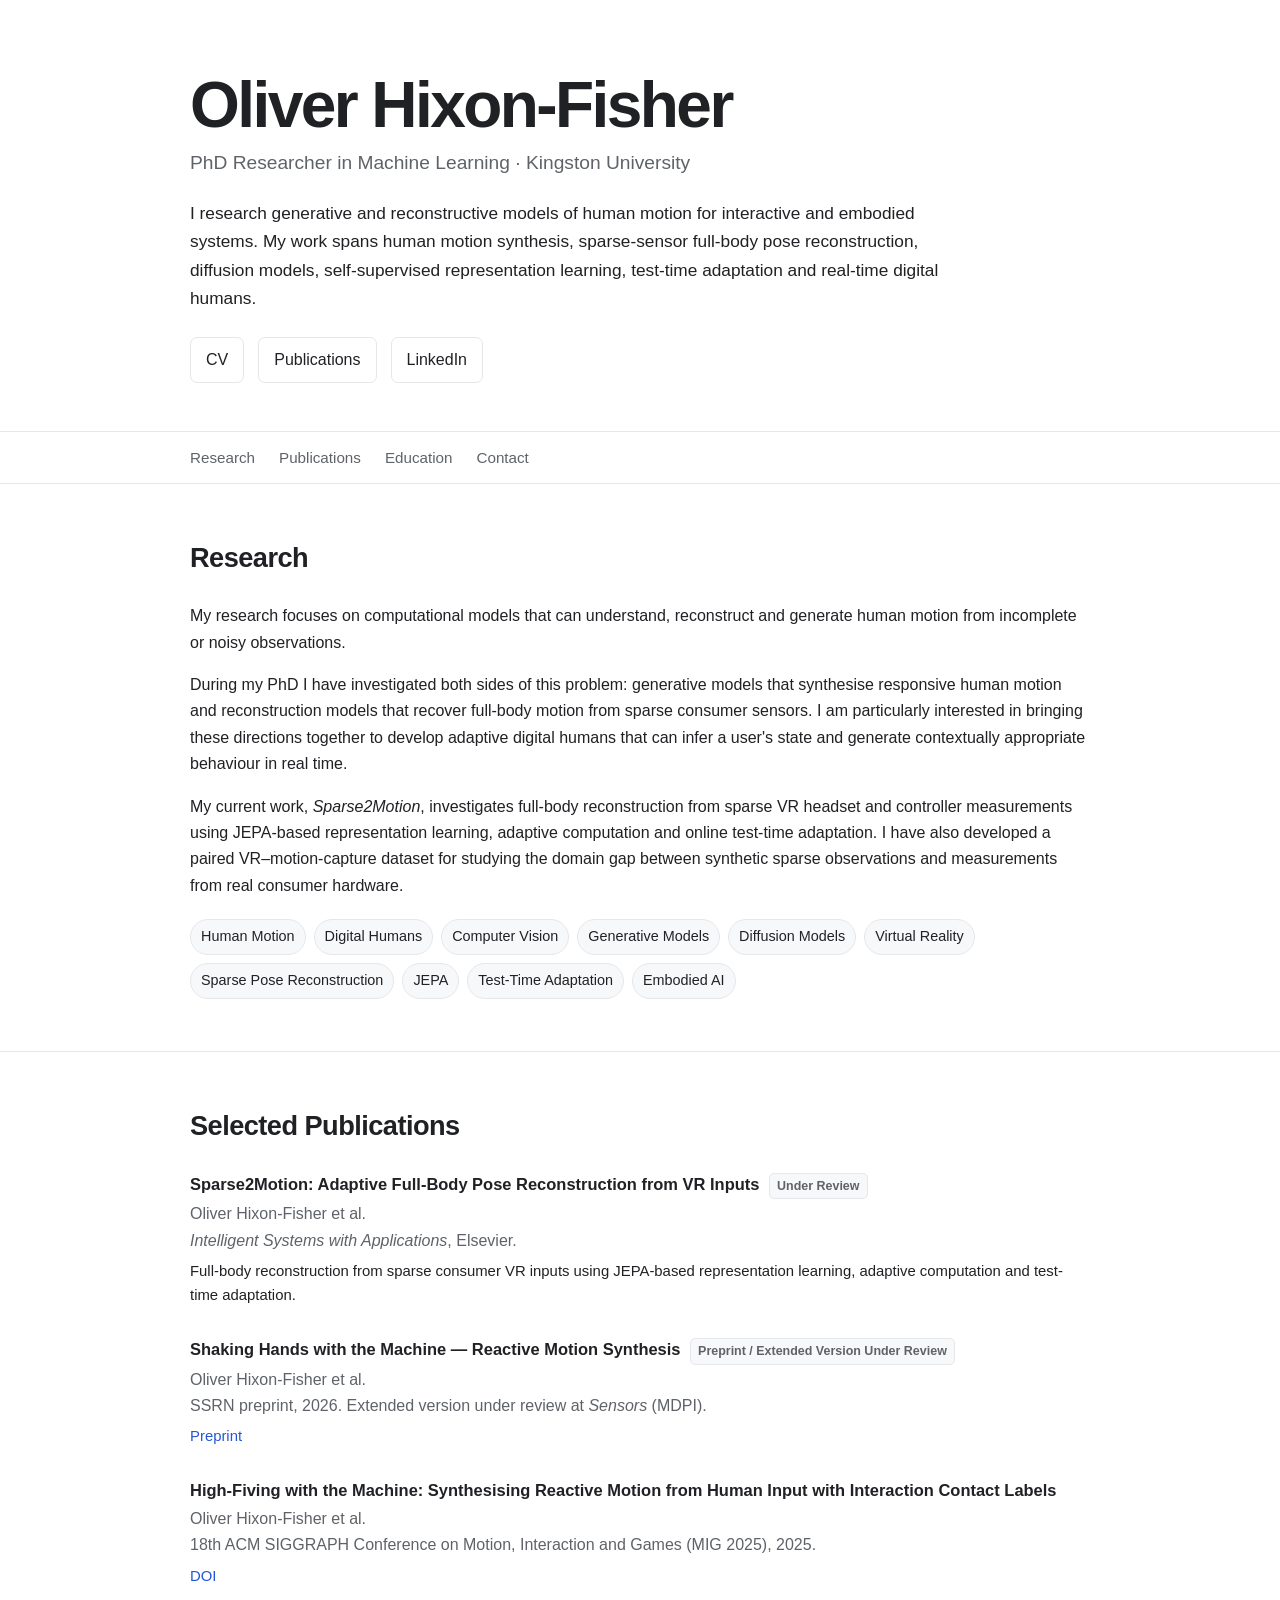
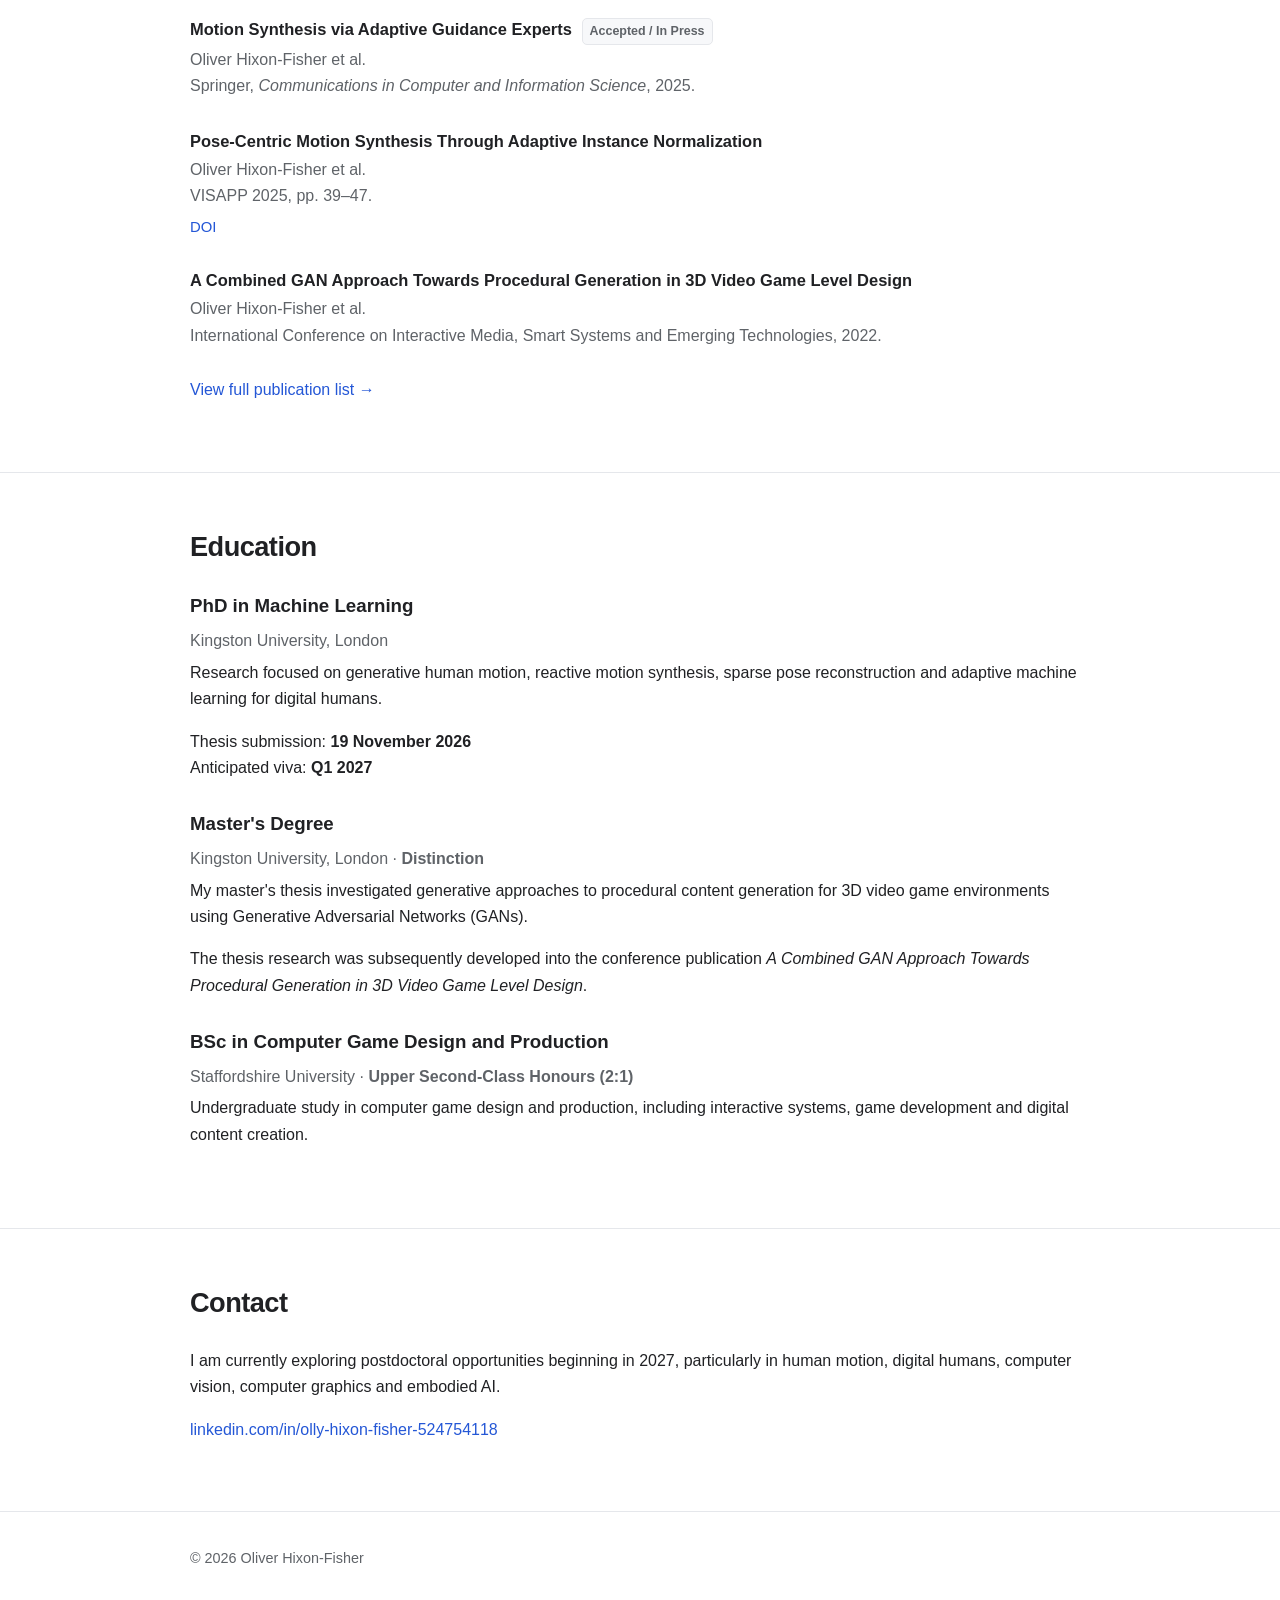
==== commit a229d17e: "Update index.html" ====
--- a/index.html
+++ b/index.html
@@ -471,32 +471,68 @@
   </section>
 
 
-  <section id="education">
-    <div class="container">
-
-      <h2>Education</h2>
-
-      <div class="timeline-item">
-        <h3>PhD in Machine Learning</h3>
-
-        <div class="publication-meta">
-          Kingston University, London
-        </div>
-
-        <p>
-          Research focused on generative human motion, reactive motion
-          synthesis, sparse pose reconstruction and adaptive machine learning
-          for digital humans.
-        </p>
-
-        <p>
-          Thesis submission: <strong>19 November 2026</strong><br />
-          Anticipated viva: <strong>Q1 2027</strong>
-        </p>
-      </div>
-
-    </div>
-  </section>
+ <section id="education">
+  <div class="container">
+
+    <h2>Education</h2>
+
+    <div class="timeline-item">
+      <h3>PhD in Machine Learning</h3>
+
+      <div class="publication-meta">
+        Kingston University, London
+      </div>
+
+      <p>
+        Research focused on generative human motion, reactive motion
+        synthesis, sparse pose reconstruction and adaptive machine learning
+        for digital humans.
+      </p>
+
+      <p>
+        Thesis submission: <strong>19 November 2026</strong><br />
+        Anticipated viva: <strong>Q1 2027</strong>
+      </p>
+    </div>
+
+
+    <div class="timeline-item">
+      <h3>Master's Degree</h3>
+
+      <div class="publication-meta">
+        Kingston University, London · <strong>Distinction</strong>
+      </div>
+
+      <p>
+        My master's thesis investigated generative approaches to procedural
+        content generation for 3D video game environments using Generative
+        Adversarial Networks (GANs).
+      </p>
+
+      <p>
+        The thesis research was subsequently developed into the conference
+        publication
+        <em>A Combined GAN Approach Towards Procedural Generation in 3D Video
+        Game Level Design</em>.
+      </p>
+    </div>
+
+
+    <div class="timeline-item">
+      <h3>BSc in Computer Game Design and Production</h3>
+
+      <div class="publication-meta">
+        Staffordshire University · <strong>Upper Second-Class Honours (2:1)</strong>
+      </div>
+
+      <p>
+        Undergraduate study in computer game design and production, including
+        interactive systems, game development and digital content creation.
+      </p>
+    </div>
+
+  </div>
+</section>
 
 
   <section id="contact">
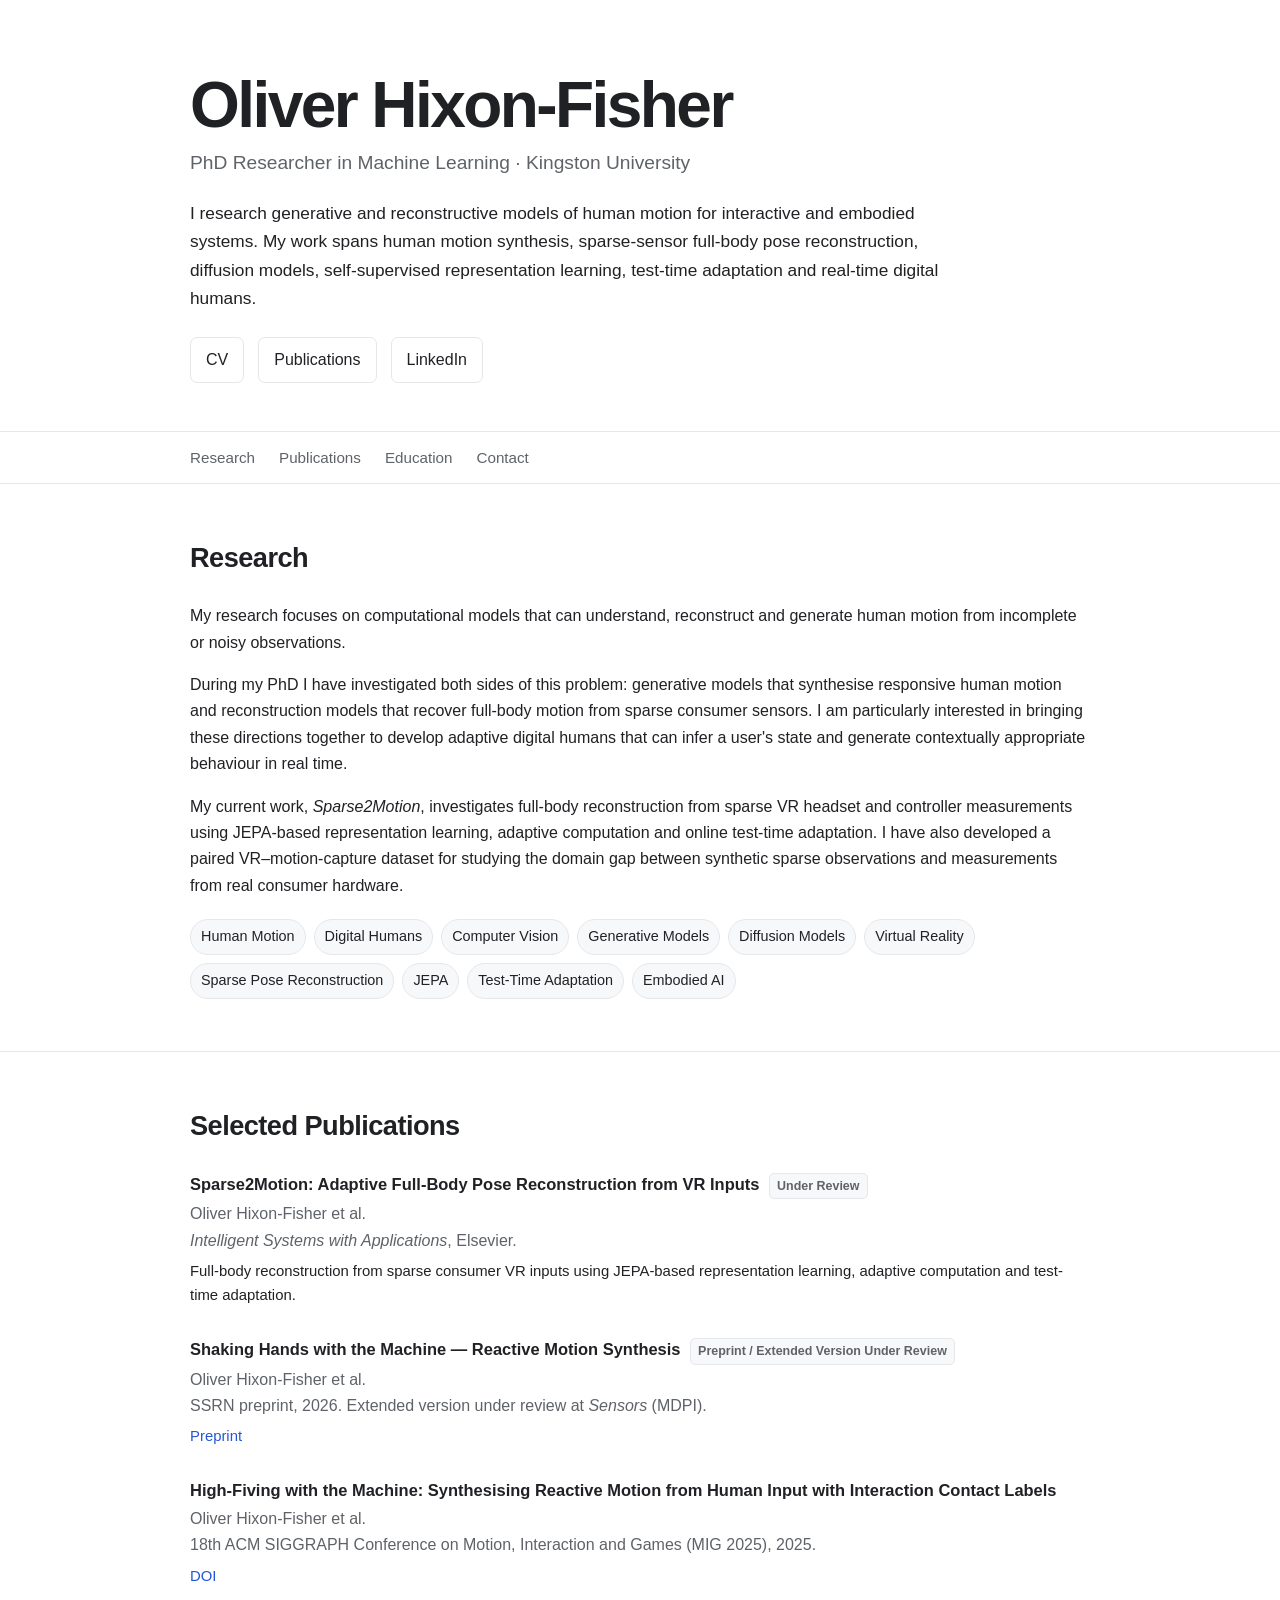
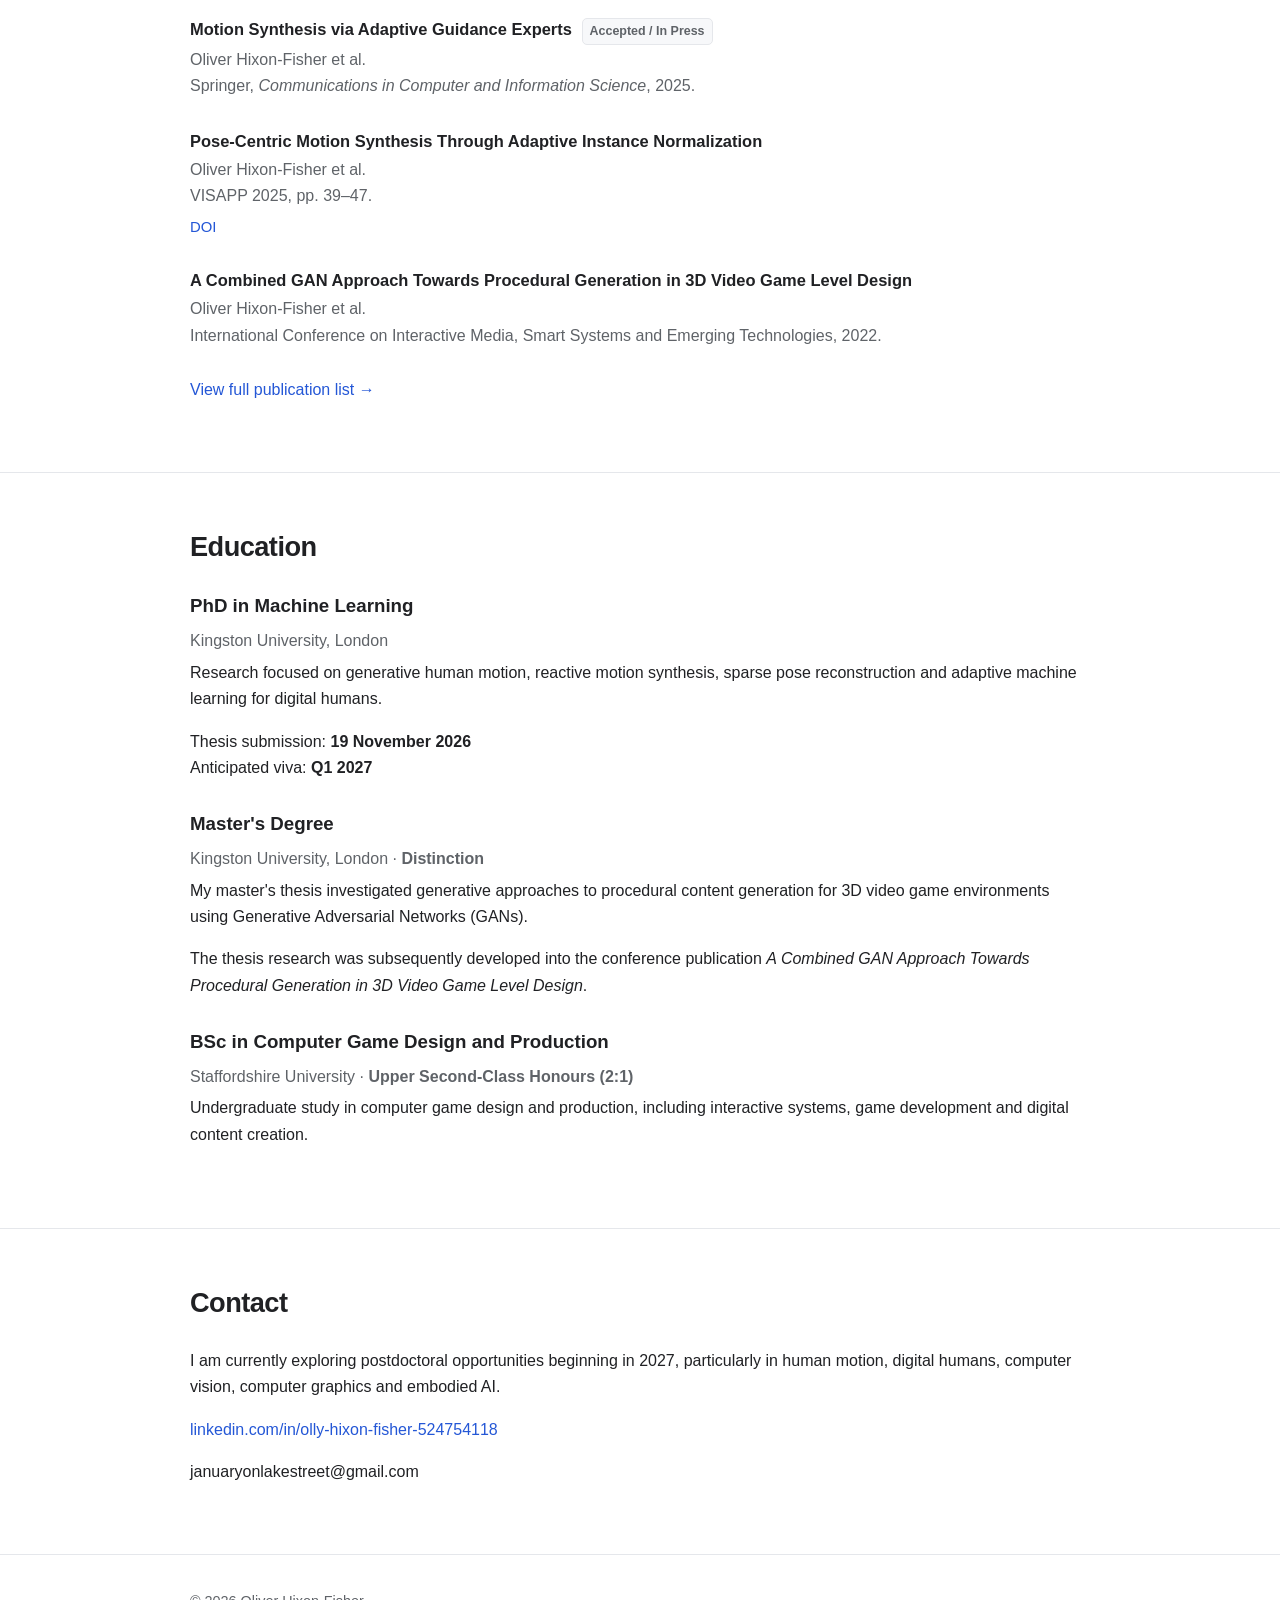
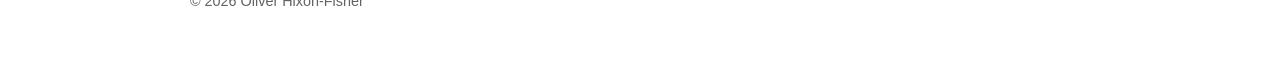
==== commit 4c2d2bf9: "update update" ====
--- a/index.html
+++ b/index.html
@@ -4,7 +4,7 @@
   <meta charset="UTF-8" />
   <meta name="viewport" content="width=device-width, initial-scale=1.0" />
 
-  <title>Oliver Hixon-Fisher | Machine Learning Researcher</title>
+  <title>Oliver Hixon-Fisher | Machine Learning Researcher | januaryonlakestreet@gmail.com</title>
 
   <meta
     name="description"
@@ -555,6 +555,10 @@
           linkedin.com/in/olly-hixon-fisher-524754118
         </a>
       </p>
+	      <p>
+januaryonlakestreet@gmail.com
+
+              </p>
 
     </div>
   </section>
